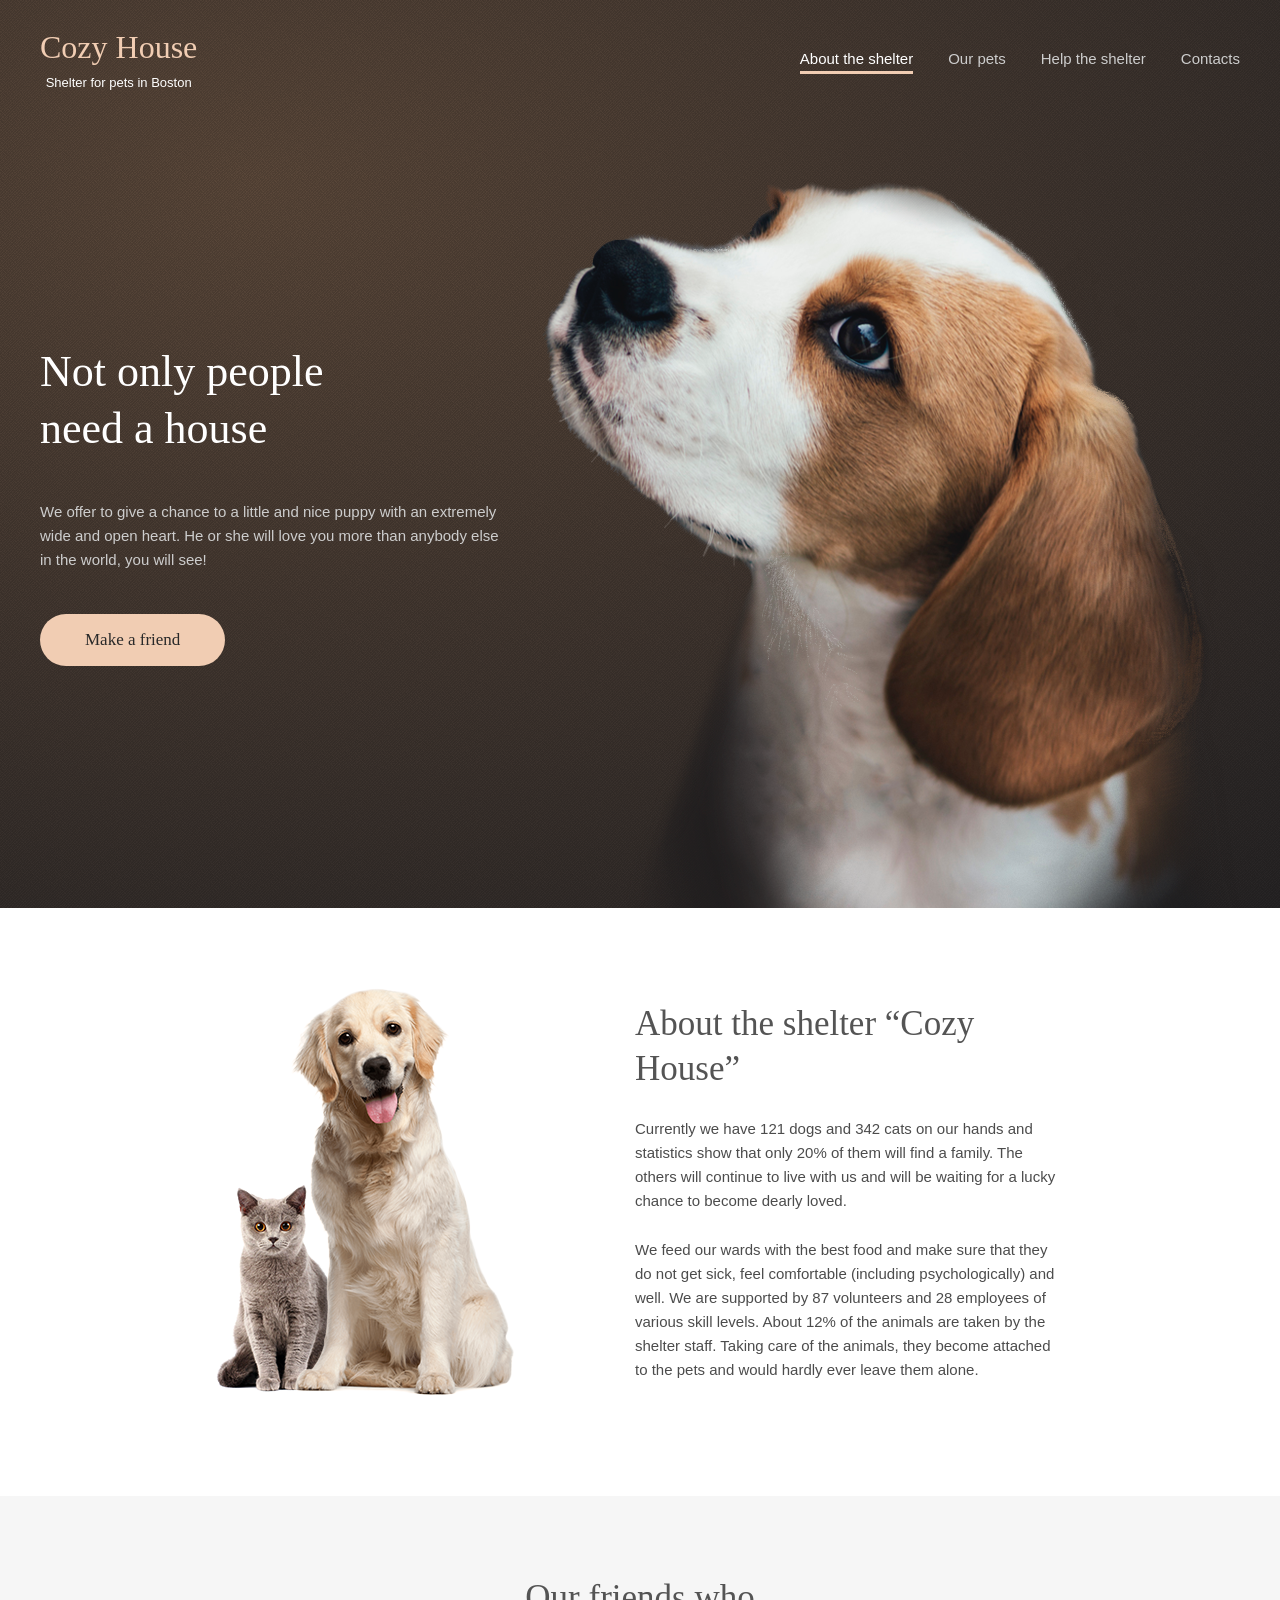
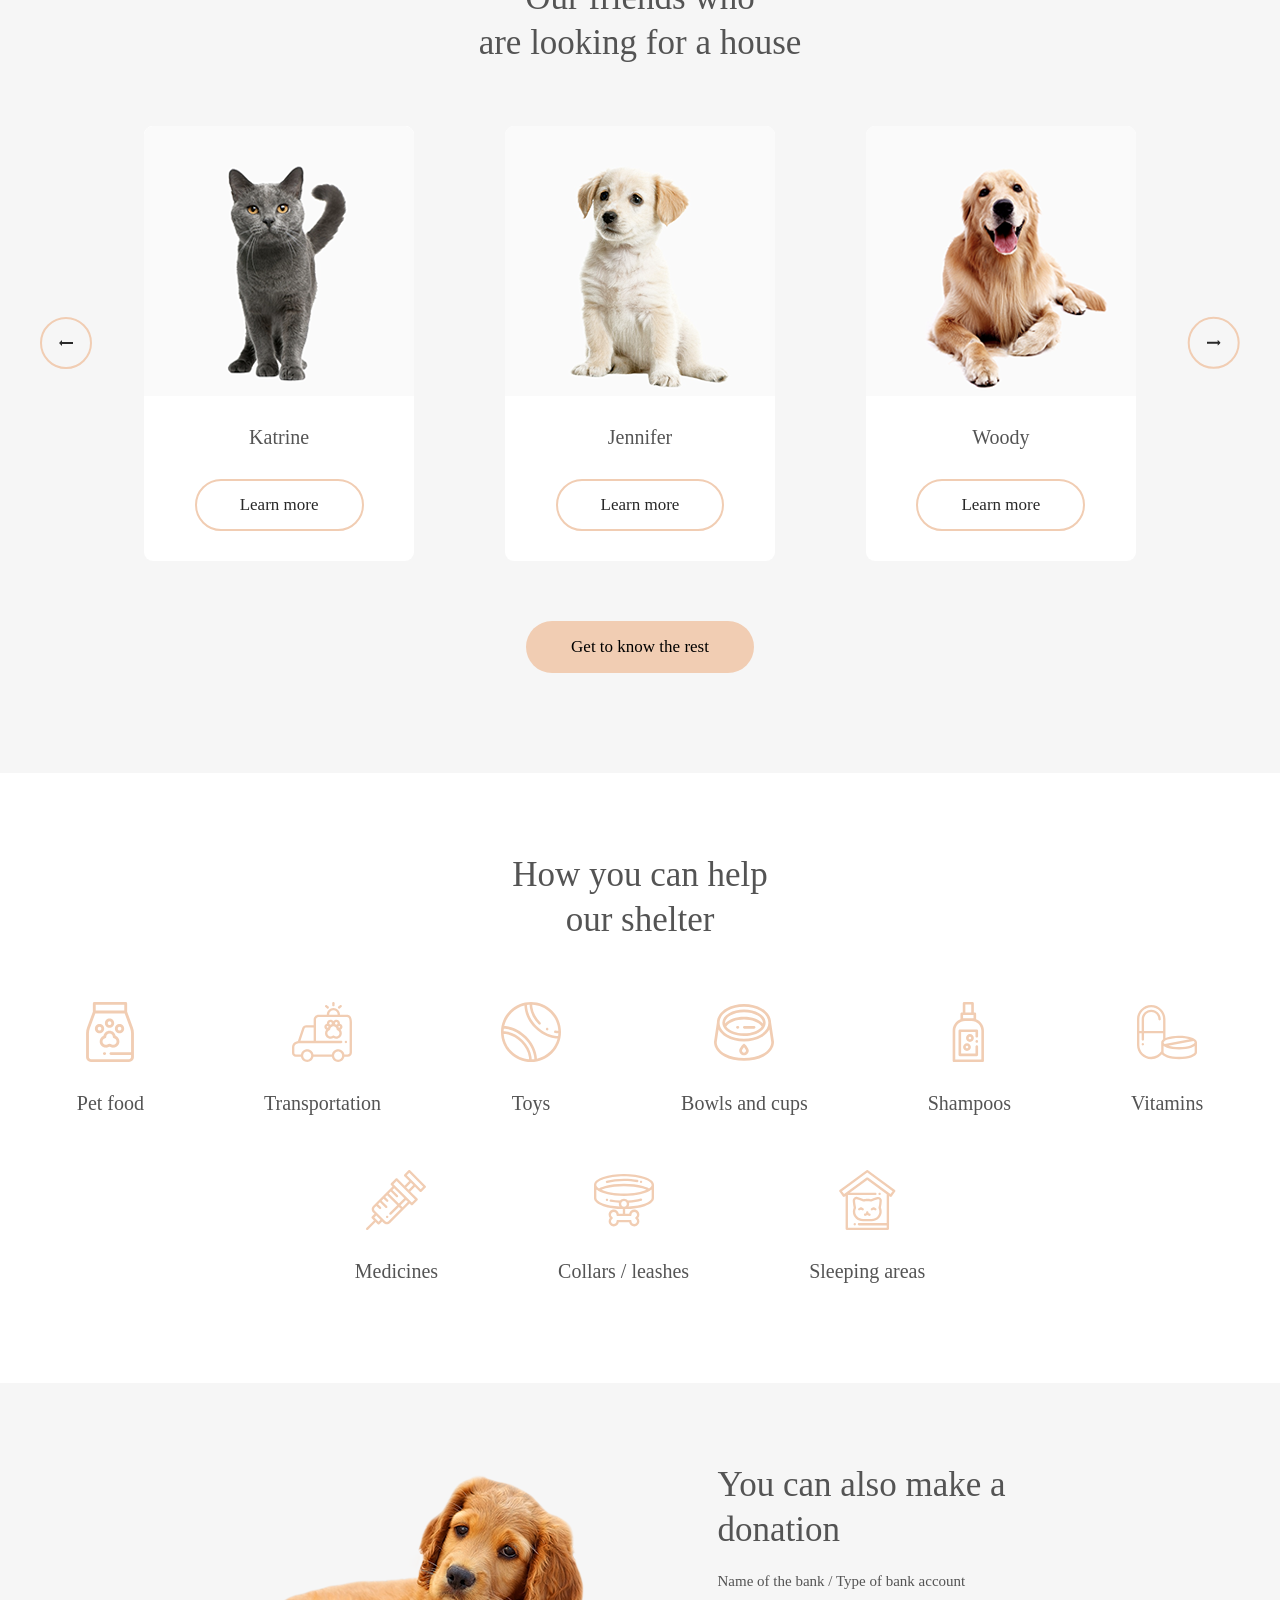
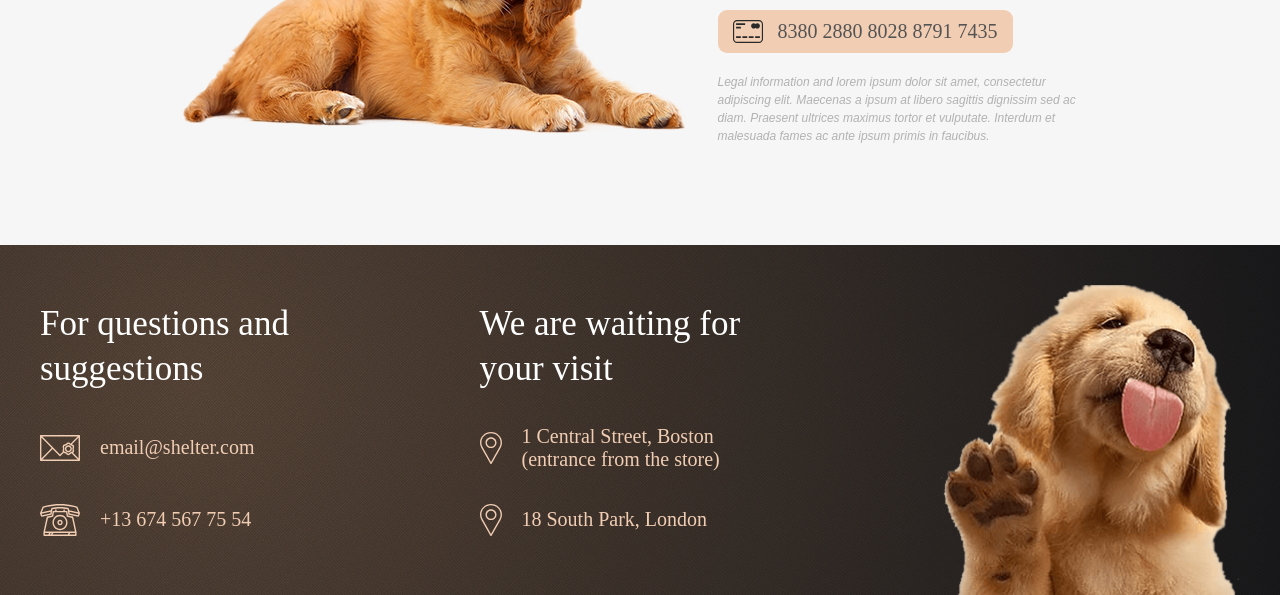
==== shelter/index.html @ a395a9eb "fix: restore temporarily removed HTML code" ====
<!doctype html>
<html lang="en">
  <head>
    <meta charset="UTF-8" />
    <meta name="viewport" content="width=device-width, initial-scale=1.0" />
    <title>Cozy House Main</title>
    <link rel="icon" href="assets/favicon.jpg">
    <link rel="stylesheet" href="reset.css" />
    <link rel="stylesheet" href="styles.css" />
  <body>
    <div class="start-screen">
      <div class="start-screen-wrapper">
        <header id="#header" class="main-header">
          <a class="logo-button" href="">
            <span id="logo-text">Cozy House</span>
            <p class="logo-subtext">Shelter for pets in Boston</p>
          </a>
          <nav>
            <ul class="nav-list">
              <li id="active-link"> <a href="#about">About the shelter</a></li>
              <li> <a href="https://vitny.github.io/ShelterCozyHouse/shelter/pages/pets/pets.html">Our pets</a></li>
              <li> <a href="#help">Help the shelter</a></li>
              <li> <a href="#footer">Contacts</a></li>
            </ul>
            <svg class="burger-menu inactive" width="30" height="22" viewBox="0 0 30 22" fill="none" xmlns="http://www.w3.org/2000/svg">
<line y1="21" x2="30" y2="21" stroke="#F1CDB3" stroke-width="2"/>
<line y1="11" x2="30" y2="11" stroke="#F1CDB3" stroke-width="2"/>
<line y1="1" x2="30" y2="1" stroke="#F1CDB3" stroke-width="2"/>
</svg>

          </nav>
        </header>
        <section id="not-only">
          <div class="start-section-wrapper">
            <div class="start-content">
              <h1>Not only people need a house</h1>
              <p class="start-text">We offer to give a chance to a little and nice puppy with an extremely wide and open heart. He or she will love you more than anybody else in the world, you will see!</p>
              <a id="start-button" class="btn-main" href="#our-friends">Make a friend</a>
            </div>
            <img class="start-img"  src="assets/png/start-screen-puppy.png" alt="photo of a puppy">
          </div>
        </section>
      </div>
    </div>
    <main>
      <section id="about">
        <div class="section-container about-section">
          <img src="assets/png/about-pets.png" alt="dog and cat sitting close to each other">
          <div class="about-content">
            <h2 class="about-header">About the shelter “Cozy House”</h2>
            <p>Currently we have 121 dogs and 342 cats on our hands and statistics show that only 20% of them will find a family. The others will continue to live with us and will be waiting for a lucky chance to become dearly loved.</p>
            <p>We feed our wards with the best food and make sure that they do not get sick, feel comfortable (including psychologically) and well. We are supported by 87 volunteers and 28 employees of various skill levels. About 12% of the animals are taken by the shelter staff. Taking care of the animals, they become attached to the pets and would hardly ever leave them alone.</p>
          </div>
        </div>
      </section>
      <section id="our-friends">
        <div class="section-container our-friends-section">
          <h2 class="our-friends-header">Our friends who <br>are looking for a house</h2>
          <div class="our-friends-content">
            <button class="btn-slider left"><img src="assets/svg/Arrow.svg" alt="arrow icon"></button>
            <div class="pets-cards">
              <div class="card-pet">
                <img class="pet-photo" src="assets/png/pets/pets-katrine.png" alt="photo of a pet">
                <span class="pet-name">Katrine</span>
                <button class="btn-pet">Learn more</button>
              </div>
              <div class="card-pet">
                <img class="pet-photo" src="assets/png/pets/pets-jennifer.png" alt="photo of a pet">
                <span class="pet-name">Jennifer</span>
                <button class="btn-pet">Learn more</button>
              </div>
              <div class="card-pet">
                <img class="pet-photo" src="assets/png/pets/pets-woody.png" alt="photo of a pet">
                <span class="pet-name">Woody</span>
                <button class="btn-pet">Learn more</button>
              </div>
            </div>
            <button class="btn-slider right"><img src="assets/svg/Arrow.svg" alt="arrow icon"></button>
          </div>
          <a class="btn-main pets-button" href="https://vitny.github.io/ShelterCozyHouse/shelter/pages/pets/pets.html">Get to know the rest</a>
        </div>
      </section>
      <section id="help">
        <div class="section-container help-section">
          <h2 class="help-header">How you can help our shelter</h2>
          <div class="help-content">
            <ul class="help-list">
              <li class="help-item">
                <img src="assets/svg/help/icon-pet-food.svg" alt="icon">
                <span class="item-name">Pet food</span>
              </li>
              <li class="help-item">
                <img src="assets/svg/help/icon-transportation.svg" alt="icon">
                <span class="item-name">Transportation</span>
              </li>
              <li class="help-item">
                <img src="assets/svg/help/icon-toys.svg" alt="icon">
                <span class="item-name">Toys</span>
              </li>
              <li class="help-item">
                <img src="assets/svg/help/icon-bowls-and-cups.svg" alt="icon">
                <span class="item-name">Bowls and cups</span>
              </li>
              <li class="help-item">
                <img src="assets/svg/help/icon-shampoos.svg" alt="icon">
                <span class="item-name">Shampoos</span>
              </li>
              <li class="help-item">
                <img src="assets/svg/help/icon-vitamins.svg" alt="icon">
                <span class="item-name">Vitamins</span>
              </li>
              <li class="help-item">
                <img src="assets/svg/help/icon-medicines.svg" alt="icon">
                <span class="item-name">Medicines</span>
              </li>
              <li class="help-item">
                <img src="assets/svg/help/icon-collars-leashes.svg" alt="icon">
                <span class="item-name">Collars / leashes</span>
              </li>
              <li class="help-item">
                <img src="assets/svg/help/icon-sleeping-area.svg" alt="icon">
                <span class="item-name">Sleeping areas</span>
              </li>
            </ul>
          </div>
        </div>
      </section>
      <section id="in-addition">
        <div class="section-container in-addition-section">
          <img src="assets/png/donation-dog.png" alt="photo of a puppy">
          <div class="in-addition-content">
            <h2 class="in-addition-header">You can also make a donation</h2>
            <span class="bank-name">Name of the bank / Type of bank account</span>
            <a href="" class="credit-card-info">
              <img src="assets/svg/credit-card.svg" alt="card-icon">
              <span class="card-number">8380 2880 8028 8791 7435</span>
            </a>
            <p class="legal-info">Legal information and lorem ipsum dolor sit amet, consectetur adipiscing elit. Maecenas a ipsum at libero sagittis dignissim sed ac diam. Praesent ultrices maximus tortor et vulputate. Interdum et malesuada fames ac ante ipsum primis in faucibus.</p>          
          </div>
        </div>
      </section>
    </main>
    <footer id="footer">
      <div class="footer-container">
        <div class="contacts-info">
          <h3 class="footer-header">For questions and suggestions</h3>
          <a class="footer-item" href="mailto:email@shelter.com">
            <img src="assets/png/footer/icon-email.svg" alt="icon">
            <span class="footer-item-text">email@shelter.com</span>
          </a>
          <a class="footer-item" href="tel:+136745677554">
            <img src="assets/png/footer/icon-phone.svg" alt="icon">
            <span class="footer-item-text" >+13 674 567 75 54</span>
          </a>
        </div>
        <div class="adress-info">
          <h3 class="footer-header">We are waiting for your visit</h3>
          <a
            href="https://maps.app.goo.gl/yZmf9bBfKBNTnvrVA"
            target="_blank" 
            class="footer-item">
            <img src="assets/png/footer/icon-marker.svg" alt="icon">
            <span class="footer-item-text">1 Central Street, Boston (entrance from the store)</span>
          </a>
          <a 
            href="https://maps.app.goo.gl/yZmf9bBfKBNTnvrVA"
            target="_blank"
            class="footer-item">
            <img src="assets/png/footer/icon-marker.svg" alt="icon">
            <span class="footer-item-text">18 South Park, London </span>
          </a></div>
        <img src="assets/png/footer-puppy.png" alt="photo of a puppy with tongou out">
      </div>
    </footer>
  </body>
</html>
---- shelter/styles.css ----
* {
  font-family: Arial, Helvetica, sans-serif;
  scroll-behavior: smooth;
}

h1 {
  font-family: Georgia, 'Times New Roman', Times, serif;
  font-size: 44px;
  line-height: 130%;
  max-width: 310px;
}

h2 {
  font-family: Georgia, 'Times New Roman', Times, serif;
  font-size: 35px;
  line-height: 128%;
  letter-spacing: 6%;
  color: var(--color-dark-l);
  text-align: center;
}

.section-container {
  padding: 80px 40px 100px;
  max-width: 1280px;
  margin: auto;
}

/* styles */

:root {
  --color-primary: #f1cdb3;
  --color-primary-light: #fddcc4;

  --color-dark: #cdcdcd;
  --color-dark-3xl: #292929;
  --color-dark-xl: #4c4c4c;
  --color-dark-l: #545454;
  --color-dark-m: #b2b2b2;
  --color-dark-s: #cdcdcd;

  --color-light-xl: #ffffff;
  --color-light-l: #f6f6f6;
  --color-light-s: #fafafa;
}

/* START SCREEN */
.start-screen {
  background:
    url('assets/bg/noise_transparent.png'),
    radial-gradient(ellipse 120% 110% at 20% 20%, #5b483a 0%, #262425 100%);
  background-repeat: repeat;
  background-size: auto;
}

.start-screen-wrapper {
  margin: auto;
  max-width: 1280px;
  padding: 30px 40px 0;

  display: flex;
  flex-direction: column;
  gap: 90px;
  color: var(--color-light-xl);
}

.main-header {
  display: flex;
  align-items: center;
  justify-content: space-between;
}

.logo-button {
  display: flex;
  flex-direction: column;
  align-items: center;
  gap: 10px;
}

#logo-text {
  color: var(--color-primary);
  font-family: Georgia, 'Times New Roman', Times, serif;
  line-height: 110%;
  letter-spacing: 6%;
  font-size: 2rem;
  font-weight: 500;
}

.logo-subtext {
  letter-spacing: 10%;
  font-size: 13px;
  font-weight: 500;
}

.nav-list {
  display: flex;
  gap: 35px;
}
.nav-list > li > a:hover {
  color: var(--color-light-s);
}

.nav-list > li > a {
  line-height: 160%;
  font-size: 15px;
  font-weight: 500;
  color: var(--color-dark);
}

#active-link > a {
  color: var(--color-light-xl);
}

#active-link {
  border-bottom: solid 3px var(--color-primary);
  pointer-events: none;
}

.start-section-wrapper {
  display: flex;
  justify-content: space-between;
}

.start-content {
  margin-top: 163px;
  display: flex;
  flex-direction: column;
  gap: 42px;
  max-width: 460px;
}

.start-text {
  color: var(--color-dark);
  font-size: 15px;
  line-height: 160%;
}

.start-img {
  min-width: 0;
  object-fit: contain;
  min-width: 500px;
}

#start-button {
  color: var(--color-dark-3xl);
}

.burger-menu.inactive {
  display: none;
}

.btn-main {
  display: flex;
  width: fit-content;
  padding: 15px 45px;
  color: var(--color-dark-3xl);
  background-color: var(--color-primary);
  border-radius: 100px;

  font-family: Georgia, 'Times New Roman', Times, serif;
  font-size: 17px;
  line-height: 130%;
  letter-spacing: 6%;

  transition: background-color 0.3s ease;
}

.btn-main:hover {
  background-color: var(--color-primary-light);
}

@media (max-width: 950px) {
  .start-screen-wrapper {
    gap: 60px;
    padding: 30px 30px 0;
  }
  .start-section-wrapper {
    flex-direction: column;
    align-items: center;
    gap: 100px;
  }

  .start-img {
    width: 569px;
    min-width: 0px;

    align-self: self-end;
  }

  .start-content {
    margin-top: 0;
  }

  #start-button {
    align-self: center;
  }
}

@media (max-width: 767px) {
  .nav-list {
    display: none;
  }

  .burger-menu.inactive {
    display: block;
    cursor: pointer;
  }
}

@media (max-width: 420px) {
  .main-header {
    padding: 0 10px;
  }

  .start-screen-wrapper {
    padding: 30px 10px 0;
  }

  .start-content {
    width: 300px;
    align-items: center;
  }

  .start-section-wrapper {
    gap: 105px;
  }

  .start-text {
    text-align: center;
  }

  .start-content > h1 {
    text-align: center;
    font-size: 25px;
    line-height: 130%;
    letter-spacing: 6%;
    max-width: 210px;
  }

  .start-img {
    width: 260px;
  }
}

/* ABOUT */

.about-header {
  max-width: 370px;
  text-align: left;
}
.about-section {
  display: flex;
  justify-content: center;
  align-items: center;
  gap: 120px;
}

.about-content {
  max-width: 430px;
  display: flex;
  flex-direction: column;
  gap: 25px;
}

.about-content > p {
  font-size: 15px;
  line-height: 160%;
  color: var(--color-dark-xl);
}

/* OUR FRIENDS */
#our-friends {
  background-color: var(--color-light-l);
}

.our-friends-section {
  display: flex;
  flex-direction: column;
  gap: 60px;
  align-items: center;
}

.our-friends-header {
  max-width: 400px;
}

.our-friends-content {
  width: 100%;
  display: flex;
  justify-content: space-between;
  align-items: center;
}

.btn-slider {
  display: flex;
  justify-content: center;
  align-items: center;
  padding: 21px 17px;
  border: solid 2px var(--color-primary);
  border-radius: 100px;
  transition:
    background-color 0.3s ease,
    border-color 0.3s ease;
}

.btn-slider:hover {
  background-color: var(--color-primary-light);
  border-color: var(--color-primary-light);
}

.btn-slider > img {
  width: 15px;
}

.btn-slider.right {
  transform: rotate(180deg);
}

.pets-cards {
  width: 100%;
  display: flex;
  align-items: center;
  justify-content: space-around;
  padding: 0 7px;
}

.card-pet {
  width: 270px;
  height: 435px;
  display: flex;
  flex-direction: column;
  align-items: center;
  gap: 30px;
  background-color: var(--color-light-xl);
  border-radius: 9px;
}

.pet-name {
  font-family: Georgia, 'Times New Roman', Times, serif;
  font-size: 20px;
  letter-spacing: 6%;
  color: var(--color-dark-l);
}

.btn-pet {
  display: flex;
  justify-content: center;
  align-items: center;
  padding: 13px 43px;

  font-family: Georgia, 'Times New Roman', Times, serif;

  font-size: 17px;
  line-height: 130%;
  letter-spacing: 6%;
  color: var(--color-dark-3xl);

  border: solid 2px var(--color-primary);
  border-radius: 100px;
  transition:
    background-color 0.3s ease,
    border-color 0.3s ease;
}

.card-pet {
  cursor: pointer;
}

.card-pet:hover .btn-pet {
  background-color: var(--color-primary-light);
  border-color: var(--color-primary-light);
}

/* HELP */
.help-section {
  display: flex;
  flex-direction: column;
  align-items: center;
  gap: 60px;
}

.help-header {
  max-width: 310px;
}

.help-list {
  display: flex;
  flex-wrap: wrap;
  justify-content: center;
  column-gap: 120px;
  row-gap: 55px;
}

.help-item {
  display: flex;
  flex-direction: column;
  align-items: center;
  gap: 30px;
}

.item-name {
  color: var(--color-dark-l);
  font-family: Georgia, 'Times New Roman', Times, serif;
  font-size: 20px;
  line-height: 115%;
  letter-spacing: 6%;
}

/* IN ADDITION */
#in-addition {
  background-color: var(--color-light-l);
}

.in-addition-section > img {
  max-height: 261px;
}

.in-addition-section {
  display: flex;
  justify-content: center;
  align-items: center;
  gap: 30px;
}

.in-addition-content {
  display: flex;
  flex-direction: column;
  gap: 20px;
  max-width: 380px;
}

.in-addition-header {
  text-align: start;
  max-width: 300px;
}

.bank-name {
  font-family: Georgia, 'Times New Roman', Times, serif;
  font-size: 15px;
  line-height: 110%;
  letter-spacing: 6%;
  color: var(--color-dark-l);
}

.credit-card-info {
  display: flex;
  align-items: center;
  gap: 15px;
  padding: 10px 15px;
  background-color: var(--color-primary);
  width: fit-content;
  border-radius: 9px;
  transition: background-color 0.3s ease;
}

.credit-card-info:hover {
  background-color: var(--color-primary-light);
}

.card-number {
  font-family: Georgia, 'Times New Roman', Times, serif;
  font-size: 20px;
  line-height: 115%;
  letter-spacing: 6%;
  color: var(--color-dark-l);
}

.legal-info {
  font-size: 12px;
  line-height: 18px;
  font-style: italic;
  color: var(--color-dark-m);
  width: 100%;
}

/* FOOTER */
#footer {
  background:
    url('assets/bg/noise_transparent.png'),
    radial-gradient(circle at 15% 40%, #5b483a 0%, #1a1a1c 100%);
  background-repeat: repeat;
  background-size: auto;
}

.footer-container {
  max-width: 1280px;
  margin: auto;
  padding: 40px 40px 0;
  display: flex;
  justify-content: space-between;
}

.adress-info {
  max-width: 300px;
  margin-top: 16px;
  display: flex;
  flex-direction: column;
  gap: 33px;
}
.contacts-info {
  max-width: 279px;
  margin-top: 16px;
  display: flex;
  flex-direction: column;
  gap: 40px;
}

.footer-header {
  color: var(--color-light-xl);
  text-align: left;

  font-family: Georgia, 'Times New Roman', Times, serif;
  font-size: 35px;
  line-height: 130%;
  letter-spacing: 6%;
}

.footer-item {
  display: flex;
  gap: 20px;
  align-items: center;
}

.footer-item-text {
  color: var(--color-primary);

  font-family: Georgia, 'Times New Roman', Times, serif;
  font-size: 20px;
  line-height: 115%;
  letter-spacing: 6%;
}
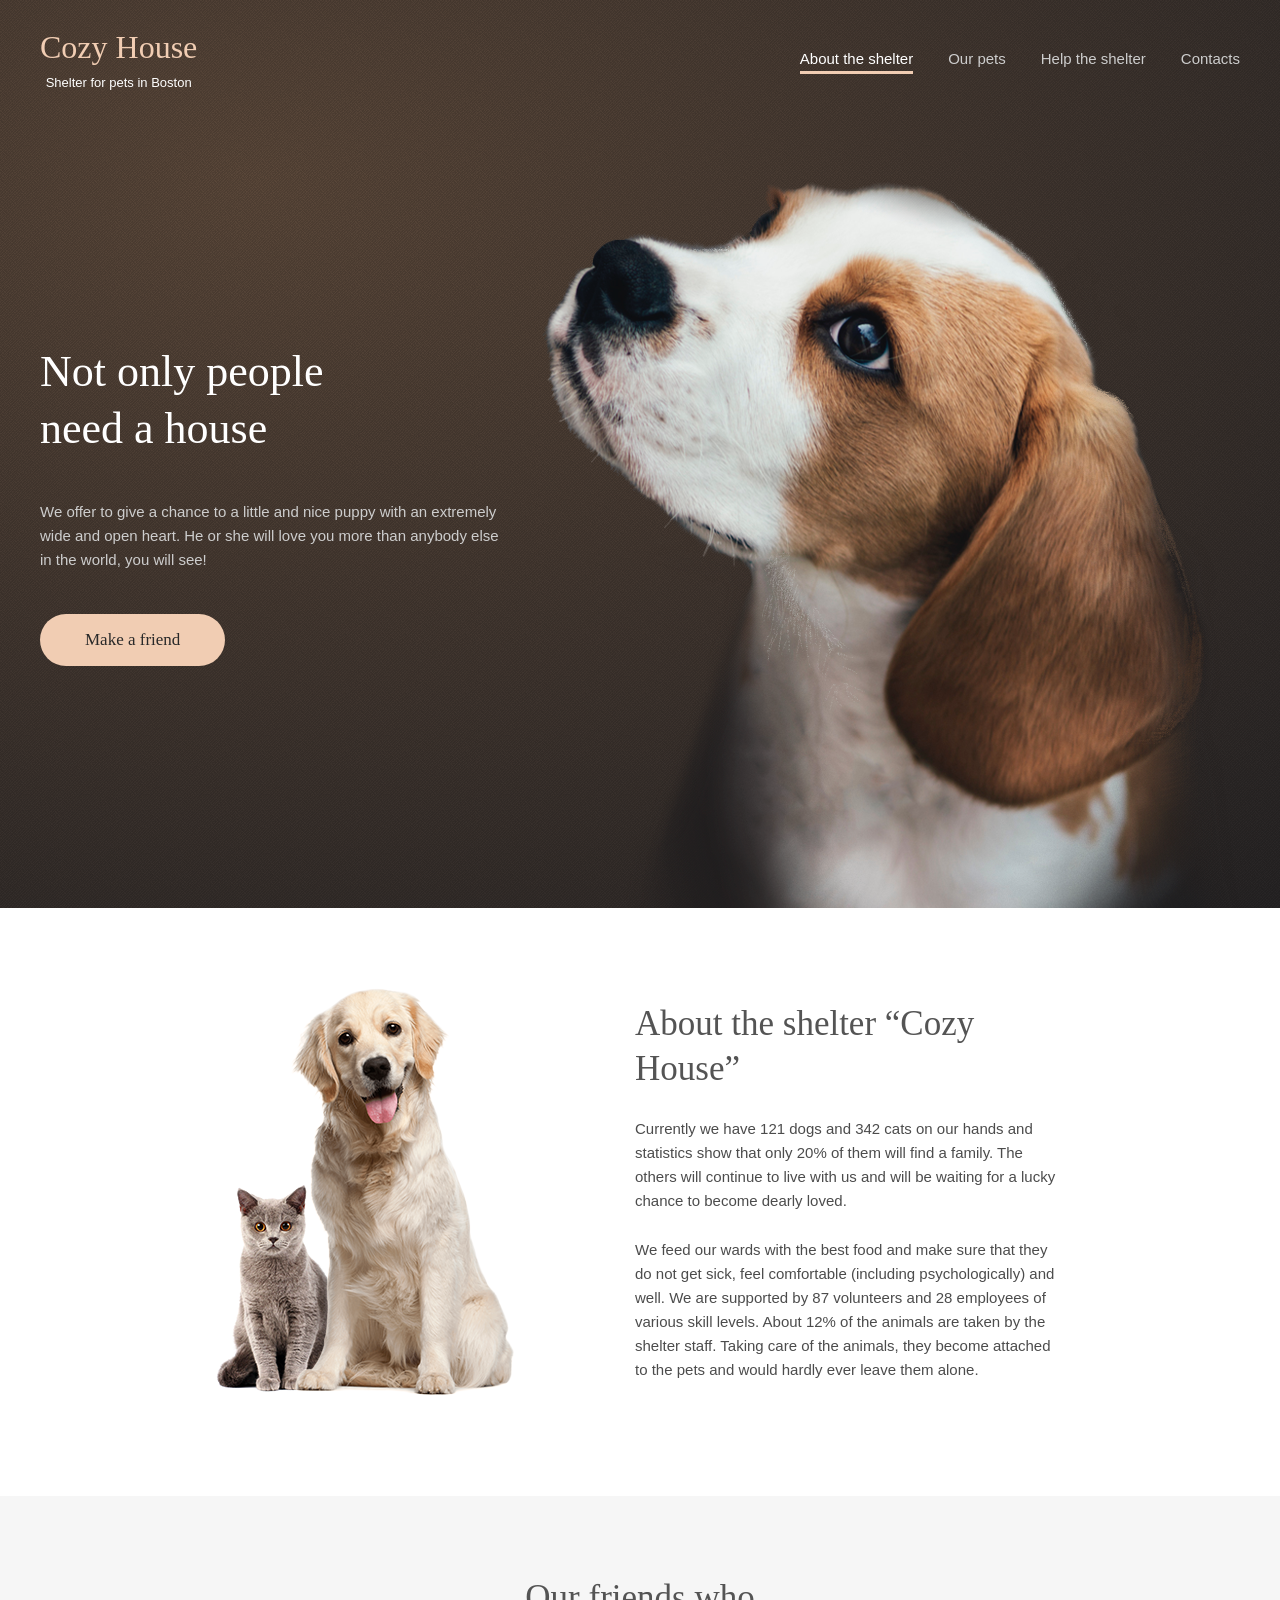
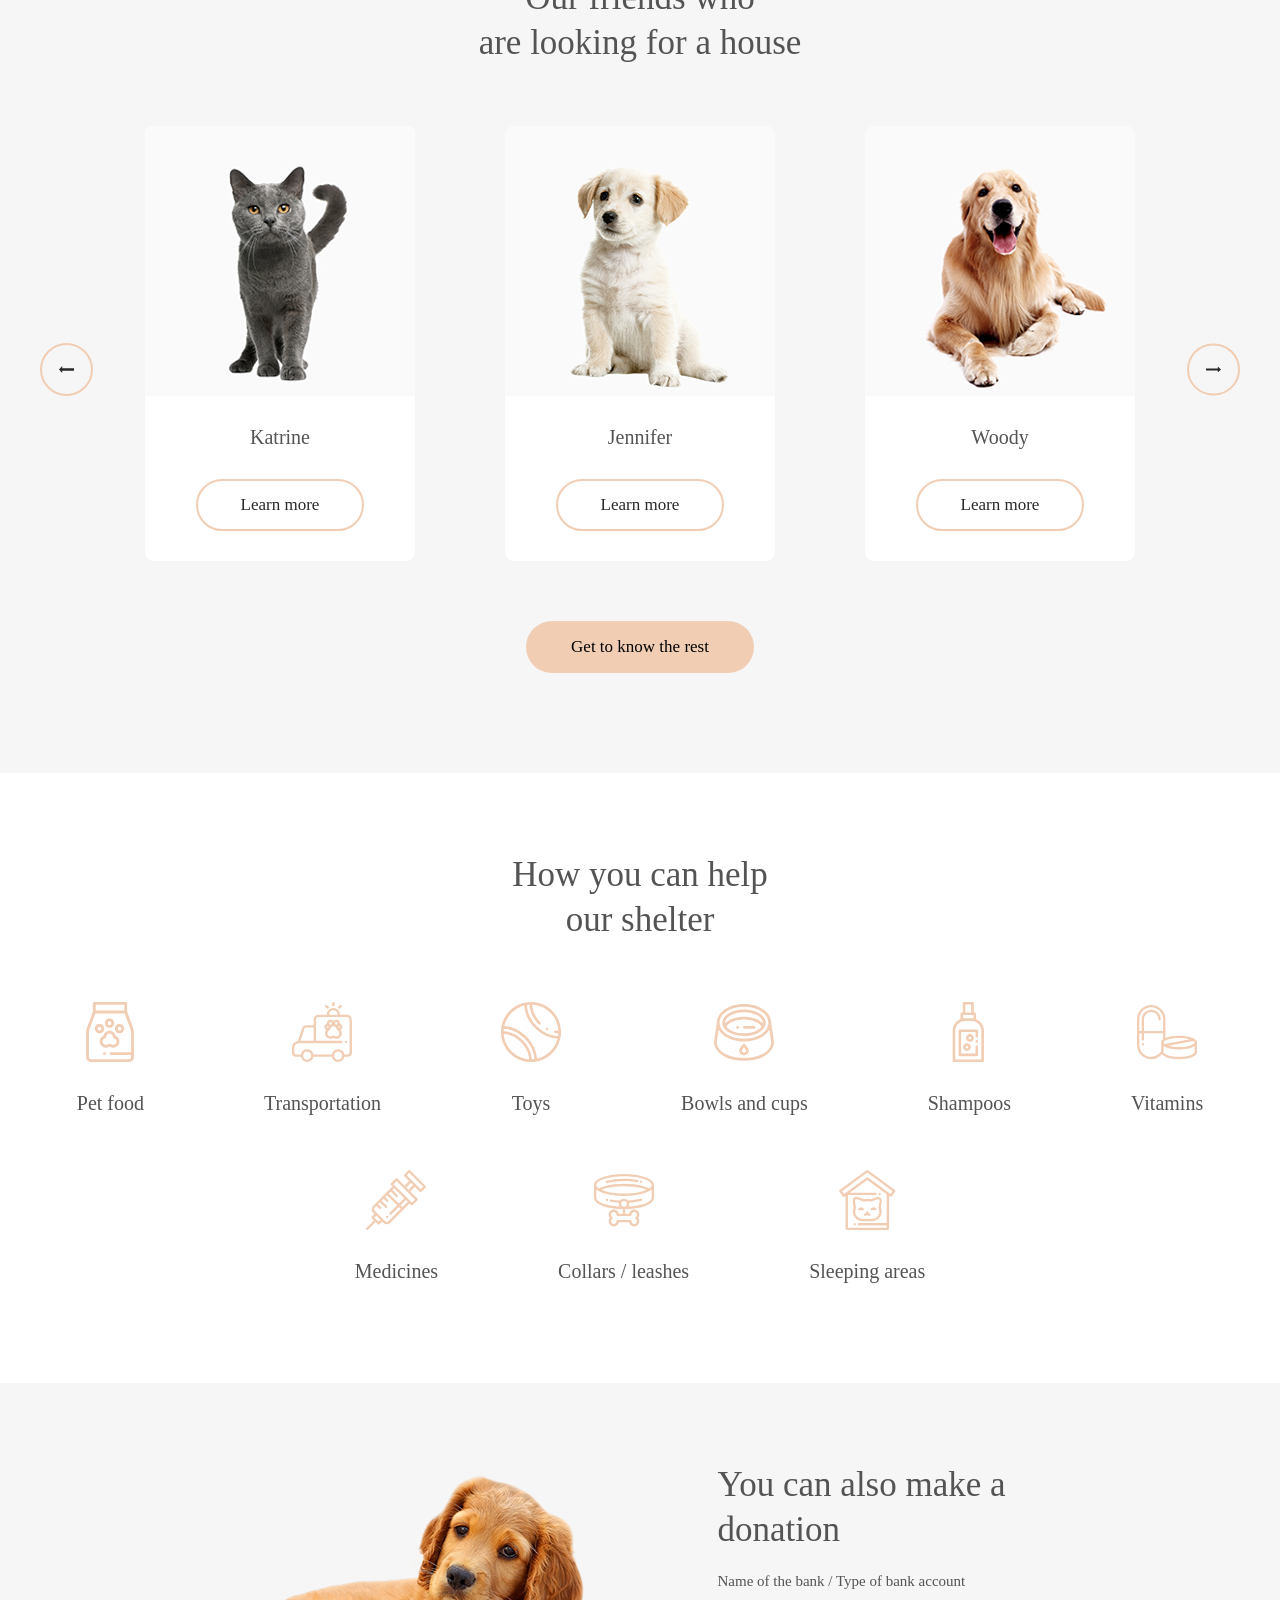
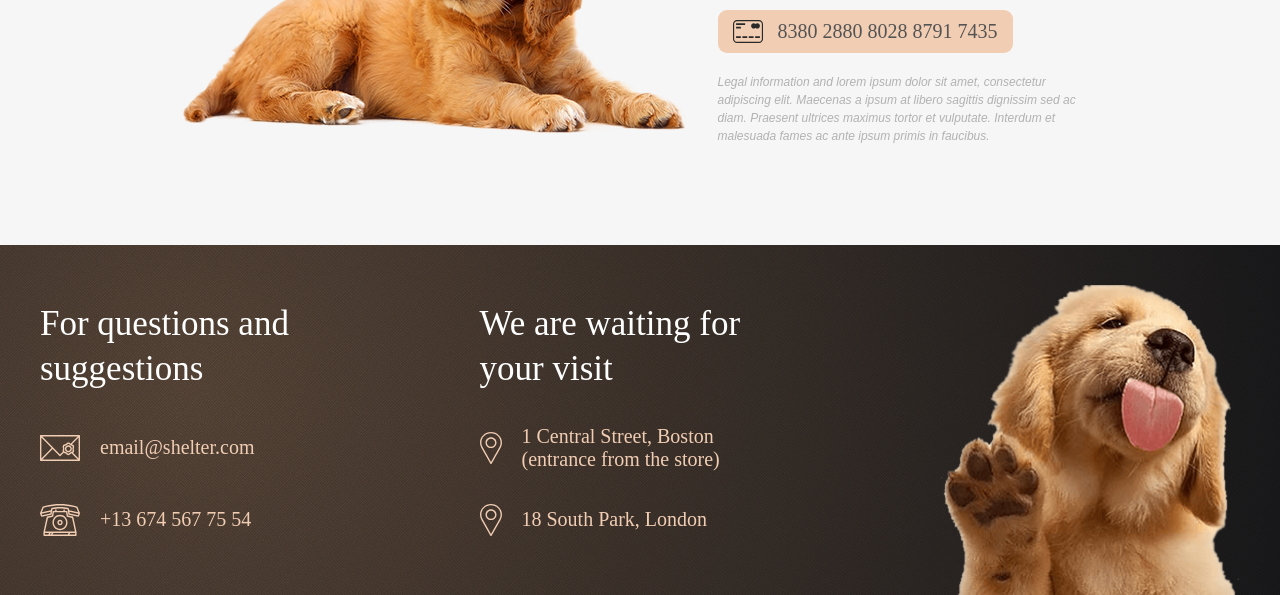
==== commit 29586153: "fix: our friends buttons layout" ====
--- a/shelter/index.html
+++ b/shelter/index.html
@@ -4,173 +4,273 @@
     <meta charset="UTF-8" />
     <meta name="viewport" content="width=device-width, initial-scale=1.0" />
     <title>Cozy House Main</title>
-    <link rel="icon" href="assets/favicon.jpg">
+    <link rel="icon" href="assets/favicon.jpg" />
     <link rel="stylesheet" href="reset.css" />
     <link rel="stylesheet" href="styles.css" />
-  <body>
-    <div class="start-screen">
-      <div class="start-screen-wrapper">
-        <header id="#header" class="main-header">
-          <a class="logo-button" href="">
-            <span id="logo-text">Cozy House</span>
-            <p class="logo-subtext">Shelter for pets in Boston</p>
-          </a>
-          <nav>
-            <ul class="nav-list">
-              <li id="active-link"> <a href="#about">About the shelter</a></li>
-              <li> <a href="https://vitny.github.io/ShelterCozyHouse/shelter/pages/pets/pets.html">Our pets</a></li>
-              <li> <a href="#help">Help the shelter</a></li>
-              <li> <a href="#footer">Contacts</a></li>
-            </ul>
-            <svg class="burger-menu inactive" width="30" height="22" viewBox="0 0 30 22" fill="none" xmlns="http://www.w3.org/2000/svg">
-<line y1="21" x2="30" y2="21" stroke="#F1CDB3" stroke-width="2"/>
-<line y1="11" x2="30" y2="11" stroke="#F1CDB3" stroke-width="2"/>
-<line y1="1" x2="30" y2="1" stroke="#F1CDB3" stroke-width="2"/>
-</svg>
-
-          </nav>
-        </header>
-        <section id="not-only">
-          <div class="start-section-wrapper">
-            <div class="start-content">
-              <h1>Not only people need a house</h1>
-              <p class="start-text">We offer to give a chance to a little and nice puppy with an extremely wide and open heart. He or she will love you more than anybody else in the world, you will see!</p>
-              <a id="start-button" class="btn-main" href="#our-friends">Make a friend</a>
-            </div>
-            <img class="start-img"  src="assets/png/start-screen-puppy.png" alt="photo of a puppy">
-          </div>
-        </section>
+    <body>
+      <div class="start-screen">
+        <div class="start-screen-wrapper">
+          <header id="#header" class="main-header">
+            <a class="logo-button" href="">
+              <span id="logo-text">Cozy House</span>
+              <p class="logo-subtext">Shelter for pets in Boston</p>
+            </a>
+            <nav>
+              <ul class="nav-list">
+                <li id="active-link"><a href="#about">About the shelter</a></li>
+                <li>
+                  <a
+                    href="https://vitny.github.io/ShelterCozyHouse/shelter/pages/pets/pets.html"
+                    >Our pets</a
+                  >
+                </li>
+                <li><a href="#help">Help the shelter</a></li>
+                <li><a href="#footer">Contacts</a></li>
+              </ul>
+              <svg
+                class="burger-menu inactive"
+                width="30"
+                height="22"
+                viewBox="0 0 30 22"
+                fill="none"
+                xmlns="http://www.w3.org/2000/svg"
+              >
+                <line
+                  y1="21"
+                  x2="30"
+                  y2="21"
+                  stroke="#F1CDB3"
+                  stroke-width="2"
+                />
+                <line
+                  y1="11"
+                  x2="30"
+                  y2="11"
+                  stroke="#F1CDB3"
+                  stroke-width="2"
+                />
+                <line y1="1" x2="30" y2="1" stroke="#F1CDB3" stroke-width="2" />
+              </svg>
+            </nav>
+          </header>
+          <section id="not-only">
+            <div class="start-section-wrapper">
+              <div class="start-content">
+                <h1>Not only people need a house</h1>
+                <p class="start-text">
+                  We offer to give a chance to a little and nice puppy with an
+                  extremely wide and open heart. He or she will love you more
+                  than anybody else in the world, you will see!
+                </p>
+                <a id="start-button" class="btn-main" href="#our-friends"
+                  >Make a friend</a
+                >
+              </div>
+              <img
+                class="start-img"
+                src="assets/png/start-screen-puppy.png"
+                alt="photo of a puppy"
+              />
+            </div>
+          </section>
+        </div>
       </div>
-    </div>
-    <main>
-      <section id="about">
-        <div class="section-container about-section">
-          <img src="assets/png/about-pets.png" alt="dog and cat sitting close to each other">
-          <div class="about-content">
-            <h2 class="about-header">About the shelter “Cozy House”</h2>
-            <p>Currently we have 121 dogs and 342 cats on our hands and statistics show that only 20% of them will find a family. The others will continue to live with us and will be waiting for a lucky chance to become dearly loved.</p>
-            <p>We feed our wards with the best food and make sure that they do not get sick, feel comfortable (including psychologically) and well. We are supported by 87 volunteers and 28 employees of various skill levels. About 12% of the animals are taken by the shelter staff. Taking care of the animals, they become attached to the pets and would hardly ever leave them alone.</p>
-          </div>
+      <main>
+        <section id="about">
+          <div class="section-container about-section">
+            <img
+              src="assets/png/about-pets.png"
+              alt="dog and cat sitting close to each other"
+            />
+            <div class="about-content">
+              <h2 class="about-header">About the shelter “Cozy House”</h2>
+              <p>
+                Currently we have 121 dogs and 342 cats on our hands and
+                statistics show that only 20% of them will find a family. The
+                others will continue to live with us and will be waiting for a
+                lucky chance to become dearly loved.
+              </p>
+              <p>
+                We feed our wards with the best food and make sure that they do
+                not get sick, feel comfortable (including psychologically) and
+                well. We are supported by 87 volunteers and 28 employees of
+                various skill levels. About 12% of the animals are taken by the
+                shelter staff. Taking care of the animals, they become attached
+                to the pets and would hardly ever leave them alone.
+              </p>
+            </div>
+          </div>
+        </section>
+        <section id="our-friends">
+          <div class="section-container our-friends-section">
+            <h2 class="our-friends-header">
+              Our friends who <br />are looking for a house
+            </h2>
+            <div class="our-friends-content">
+              <div class="pets-cards">
+                <div class="card-pet">
+                  <img
+                    class="pet-photo"
+                    src="assets/png/pets/pets-katrine.png"
+                    alt="photo of a pet"
+                  />
+                  <span class="pet-name">Katrine</span>
+                  <button class="btn-pet">Learn more</button>
+                </div>
+                <div class="card-pet">
+                  <img
+                    class="pet-photo"
+                    src="assets/png/pets/pets-jennifer.png"
+                    alt="photo of a pet"
+                  />
+                  <span class="pet-name">Jennifer</span>
+                  <button class="btn-pet">Learn more</button>
+                </div>
+                <div class="card-pet">
+                  <img
+                    class="pet-photo"
+                    src="assets/png/pets/pets-woody.png"
+                    alt="photo of a pet"
+                  />
+                  <span class="pet-name">Woody</span>
+                  <button class="btn-pet">Learn more</button>
+                </div>
+              </div>
+              <div class="our-friends-buttons">
+                <button class="btn-slider left">
+                  <img src="assets/svg/Arrow.svg" alt="arrow icon" />
+                </button>
+                <button class="btn-slider right">
+                  <img src="assets/svg/Arrow.svg" alt="arrow icon" />
+                </button>
+              </div>
+            </div>
+            <a
+              class="btn-main pets-button"
+              href="https://vitny.github.io/ShelterCozyHouse/shelter/pages/pets/pets.html"
+              >Get to know the rest</a
+            >
+          </div>
+        </section>
+        <section id="help">
+          <div class="section-container help-section">
+            <h2 class="help-header">How you can help our shelter</h2>
+            <div class="help-content">
+              <ul class="help-list">
+                <li class="help-item">
+                  <img src="assets/svg/help/icon-pet-food.svg" alt="icon" />
+                  <span class="item-name">Pet food</span>
+                </li>
+                <li class="help-item">
+                  <img
+                    src="assets/svg/help/icon-transportation.svg"
+                    alt="icon"
+                  />
+                  <span class="item-name">Transportation</span>
+                </li>
+                <li class="help-item">
+                  <img src="assets/svg/help/icon-toys.svg" alt="icon" />
+                  <span class="item-name">Toys</span>
+                </li>
+                <li class="help-item">
+                  <img
+                    src="assets/svg/help/icon-bowls-and-cups.svg"
+                    alt="icon"
+                  />
+                  <span class="item-name">Bowls and cups</span>
+                </li>
+                <li class="help-item">
+                  <img src="assets/svg/help/icon-shampoos.svg" alt="icon" />
+                  <span class="item-name">Shampoos</span>
+                </li>
+                <li class="help-item">
+                  <img src="assets/svg/help/icon-vitamins.svg" alt="icon" />
+                  <span class="item-name">Vitamins</span>
+                </li>
+                <li class="help-item">
+                  <img src="assets/svg/help/icon-medicines.svg" alt="icon" />
+                  <span class="item-name">Medicines</span>
+                </li>
+                <li class="help-item">
+                  <img
+                    src="assets/svg/help/icon-collars-leashes.svg"
+                    alt="icon"
+                  />
+                  <span class="item-name">Collars / leashes</span>
+                </li>
+                <li class="help-item">
+                  <img
+                    src="assets/svg/help/icon-sleeping-area.svg"
+                    alt="icon"
+                  />
+                  <span class="item-name">Sleeping areas</span>
+                </li>
+              </ul>
+            </div>
+          </div>
+        </section>
+        <section id="in-addition">
+          <div class="section-container in-addition-section">
+            <img src="assets/png/donation-dog.png" alt="photo of a puppy" />
+            <div class="in-addition-content">
+              <h2 class="in-addition-header">You can also make a donation</h2>
+              <span class="bank-name"
+                >Name of the bank / Type of bank account</span
+              >
+              <a href="" class="credit-card-info">
+                <img src="assets/svg/credit-card.svg" alt="card-icon" />
+                <span class="card-number">8380 2880 8028 8791 7435</span>
+              </a>
+              <p class="legal-info">
+                Legal information and lorem ipsum dolor sit amet, consectetur
+                adipiscing elit. Maecenas a ipsum at libero sagittis dignissim
+                sed ac diam. Praesent ultrices maximus tortor et vulputate.
+                Interdum et malesuada fames ac ante ipsum primis in faucibus.
+              </p>
+            </div>
+          </div>
+        </section>
+      </main>
+      <footer id="footer">
+        <div class="footer-container">
+          <div class="contacts-info">
+            <h3 class="footer-header">For questions and suggestions</h3>
+            <a class="footer-item" href="mailto:email@shelter.com">
+              <img src="assets/png/footer/icon-email.svg" alt="icon" />
+              <span class="footer-item-text">email@shelter.com</span>
+            </a>
+            <a class="footer-item" href="tel:+136745677554">
+              <img src="assets/png/footer/icon-phone.svg" alt="icon" />
+              <span class="footer-item-text">+13 674 567 75 54</span>
+            </a>
+          </div>
+          <div class="adress-info">
+            <h3 class="footer-header">We are waiting for your visit</h3>
+            <a
+              href="https://maps.app.goo.gl/yZmf9bBfKBNTnvrVA"
+              target="_blank"
+              class="footer-item"
+            >
+              <img src="assets/png/footer/icon-marker.svg" alt="icon" />
+              <span class="footer-item-text"
+                >1 Central Street, Boston (entrance from the store)</span
+              >
+            </a>
+            <a
+              href="https://maps.app.goo.gl/yZmf9bBfKBNTnvrVA"
+              target="_blank"
+              class="footer-item"
+            >
+              <img src="assets/png/footer/icon-marker.svg" alt="icon" />
+              <span class="footer-item-text">18 South Park, London </span>
+            </a>
+          </div>
+          <img
+            src="assets/png/footer-puppy.png"
+            alt="photo of a puppy with tongou out"
+          />
         </div>
-      </section>
-      <section id="our-friends">
-        <div class="section-container our-friends-section">
-          <h2 class="our-friends-header">Our friends who <br>are looking for a house</h2>
-          <div class="our-friends-content">
-            <button class="btn-slider left"><img src="assets/svg/Arrow.svg" alt="arrow icon"></button>
-            <div class="pets-cards">
-              <div class="card-pet">
-                <img class="pet-photo" src="assets/png/pets/pets-katrine.png" alt="photo of a pet">
-                <span class="pet-name">Katrine</span>
-                <button class="btn-pet">Learn more</button>
-              </div>
-              <div class="card-pet">
-                <img class="pet-photo" src="assets/png/pets/pets-jennifer.png" alt="photo of a pet">
-                <span class="pet-name">Jennifer</span>
-                <button class="btn-pet">Learn more</button>
-              </div>
-              <div class="card-pet">
-                <img class="pet-photo" src="assets/png/pets/pets-woody.png" alt="photo of a pet">
-                <span class="pet-name">Woody</span>
-                <button class="btn-pet">Learn more</button>
-              </div>
-            </div>
-            <button class="btn-slider right"><img src="assets/svg/Arrow.svg" alt="arrow icon"></button>
-          </div>
-          <a class="btn-main pets-button" href="https://vitny.github.io/ShelterCozyHouse/shelter/pages/pets/pets.html">Get to know the rest</a>
-        </div>
-      </section>
-      <section id="help">
-        <div class="section-container help-section">
-          <h2 class="help-header">How you can help our shelter</h2>
-          <div class="help-content">
-            <ul class="help-list">
-              <li class="help-item">
-                <img src="assets/svg/help/icon-pet-food.svg" alt="icon">
-                <span class="item-name">Pet food</span>
-              </li>
-              <li class="help-item">
-                <img src="assets/svg/help/icon-transportation.svg" alt="icon">
-                <span class="item-name">Transportation</span>
-              </li>
-              <li class="help-item">
-                <img src="assets/svg/help/icon-toys.svg" alt="icon">
-                <span class="item-name">Toys</span>
-              </li>
-              <li class="help-item">
-                <img src="assets/svg/help/icon-bowls-and-cups.svg" alt="icon">
-                <span class="item-name">Bowls and cups</span>
-              </li>
-              <li class="help-item">
-                <img src="assets/svg/help/icon-shampoos.svg" alt="icon">
-                <span class="item-name">Shampoos</span>
-              </li>
-              <li class="help-item">
-                <img src="assets/svg/help/icon-vitamins.svg" alt="icon">
-                <span class="item-name">Vitamins</span>
-              </li>
-              <li class="help-item">
-                <img src="assets/svg/help/icon-medicines.svg" alt="icon">
-                <span class="item-name">Medicines</span>
-              </li>
-              <li class="help-item">
-                <img src="assets/svg/help/icon-collars-leashes.svg" alt="icon">
-                <span class="item-name">Collars / leashes</span>
-              </li>
-              <li class="help-item">
-                <img src="assets/svg/help/icon-sleeping-area.svg" alt="icon">
-                <span class="item-name">Sleeping areas</span>
-              </li>
-            </ul>
-          </div>
-        </div>
-      </section>
-      <section id="in-addition">
-        <div class="section-container in-addition-section">
-          <img src="assets/png/donation-dog.png" alt="photo of a puppy">
-          <div class="in-addition-content">
-            <h2 class="in-addition-header">You can also make a donation</h2>
-            <span class="bank-name">Name of the bank / Type of bank account</span>
-            <a href="" class="credit-card-info">
-              <img src="assets/svg/credit-card.svg" alt="card-icon">
-              <span class="card-number">8380 2880 8028 8791 7435</span>
-            </a>
-            <p class="legal-info">Legal information and lorem ipsum dolor sit amet, consectetur adipiscing elit. Maecenas a ipsum at libero sagittis dignissim sed ac diam. Praesent ultrices maximus tortor et vulputate. Interdum et malesuada fames ac ante ipsum primis in faucibus.</p>          
-          </div>
-        </div>
-      </section>
-    </main>
-    <footer id="footer">
-      <div class="footer-container">
-        <div class="contacts-info">
-          <h3 class="footer-header">For questions and suggestions</h3>
-          <a class="footer-item" href="mailto:email@shelter.com">
-            <img src="assets/png/footer/icon-email.svg" alt="icon">
-            <span class="footer-item-text">email@shelter.com</span>
-          </a>
-          <a class="footer-item" href="tel:+136745677554">
-            <img src="assets/png/footer/icon-phone.svg" alt="icon">
-            <span class="footer-item-text" >+13 674 567 75 54</span>
-          </a>
-        </div>
-        <div class="adress-info">
-          <h3 class="footer-header">We are waiting for your visit</h3>
-          <a
-            href="https://maps.app.goo.gl/yZmf9bBfKBNTnvrVA"
-            target="_blank" 
-            class="footer-item">
-            <img src="assets/png/footer/icon-marker.svg" alt="icon">
-            <span class="footer-item-text">1 Central Street, Boston (entrance from the store)</span>
-          </a>
-          <a 
-            href="https://maps.app.goo.gl/yZmf9bBfKBNTnvrVA"
-            target="_blank"
-            class="footer-item">
-            <img src="assets/png/footer/icon-marker.svg" alt="icon">
-            <span class="footer-item-text">18 South Park, London </span>
-          </a></div>
-        <img src="assets/png/footer-puppy.png" alt="photo of a puppy with tongou out">
-      </div>
-    </footer>
-  </body>
+      </footer>
+    </body>
+  </head>
 </html>
--- a/shelter/styles.css
+++ b/shelter/styles.css
@@ -267,6 +267,46 @@
   color: var(--color-dark-xl);
 }
 
+@media (max-width: 850px) {
+  .about-section {
+    flex-direction: column-reverse;
+    gap: 80px;
+  }
+}
+
+@media (max-width: 400px) {
+  .about-section > img {
+    width: 260px;
+  }
+
+  .about-section {
+    gap: 42px;
+  }
+  .h2 {
+    font-size: 25px;
+  }
+
+  .about-header {
+    font-size: 25px;
+    text-align: center;
+    max-width: 230px;
+  }
+
+  .about-content {
+    align-items: center;
+    padding: 0 15px;
+    gap: 23px;
+  }
+
+  .about-content > p {
+    text-align: justify;
+  }
+
+  .section-container {
+    padding: 42px 10px;
+  }
+}
+
 /* OUR FRIENDS */
 #our-friends {
   background-color: var(--color-light-l);
@@ -285,9 +325,10 @@
 
 .our-friends-content {
   width: 100%;
-  display: flex;
-  justify-content: space-between;
-  align-items: center;
+  flex-direction: column;
+  display: flex;
+  align-items: center;
+  position: relative;
 }
 
 .btn-slider {
@@ -302,6 +343,14 @@
     border-color 0.3s ease;
 }
 
+.our-friends-buttons {
+  top: 50%;
+  display: flex;
+  justify-content: space-between;
+  width: 100%;
+  position: absolute;
+}
+
 .btn-slider:hover {
   background-color: var(--color-primary-light);
   border-color: var(--color-primary-light);
@@ -318,9 +367,9 @@
 .pets-cards {
   width: 100%;
   display: flex;
-  align-items: center;
-  justify-content: space-around;
-  padding: 0 7px;
+  justify-content: center;
+  align-items: center;
+  gap: 90px;
 }
 
 .card-pet {
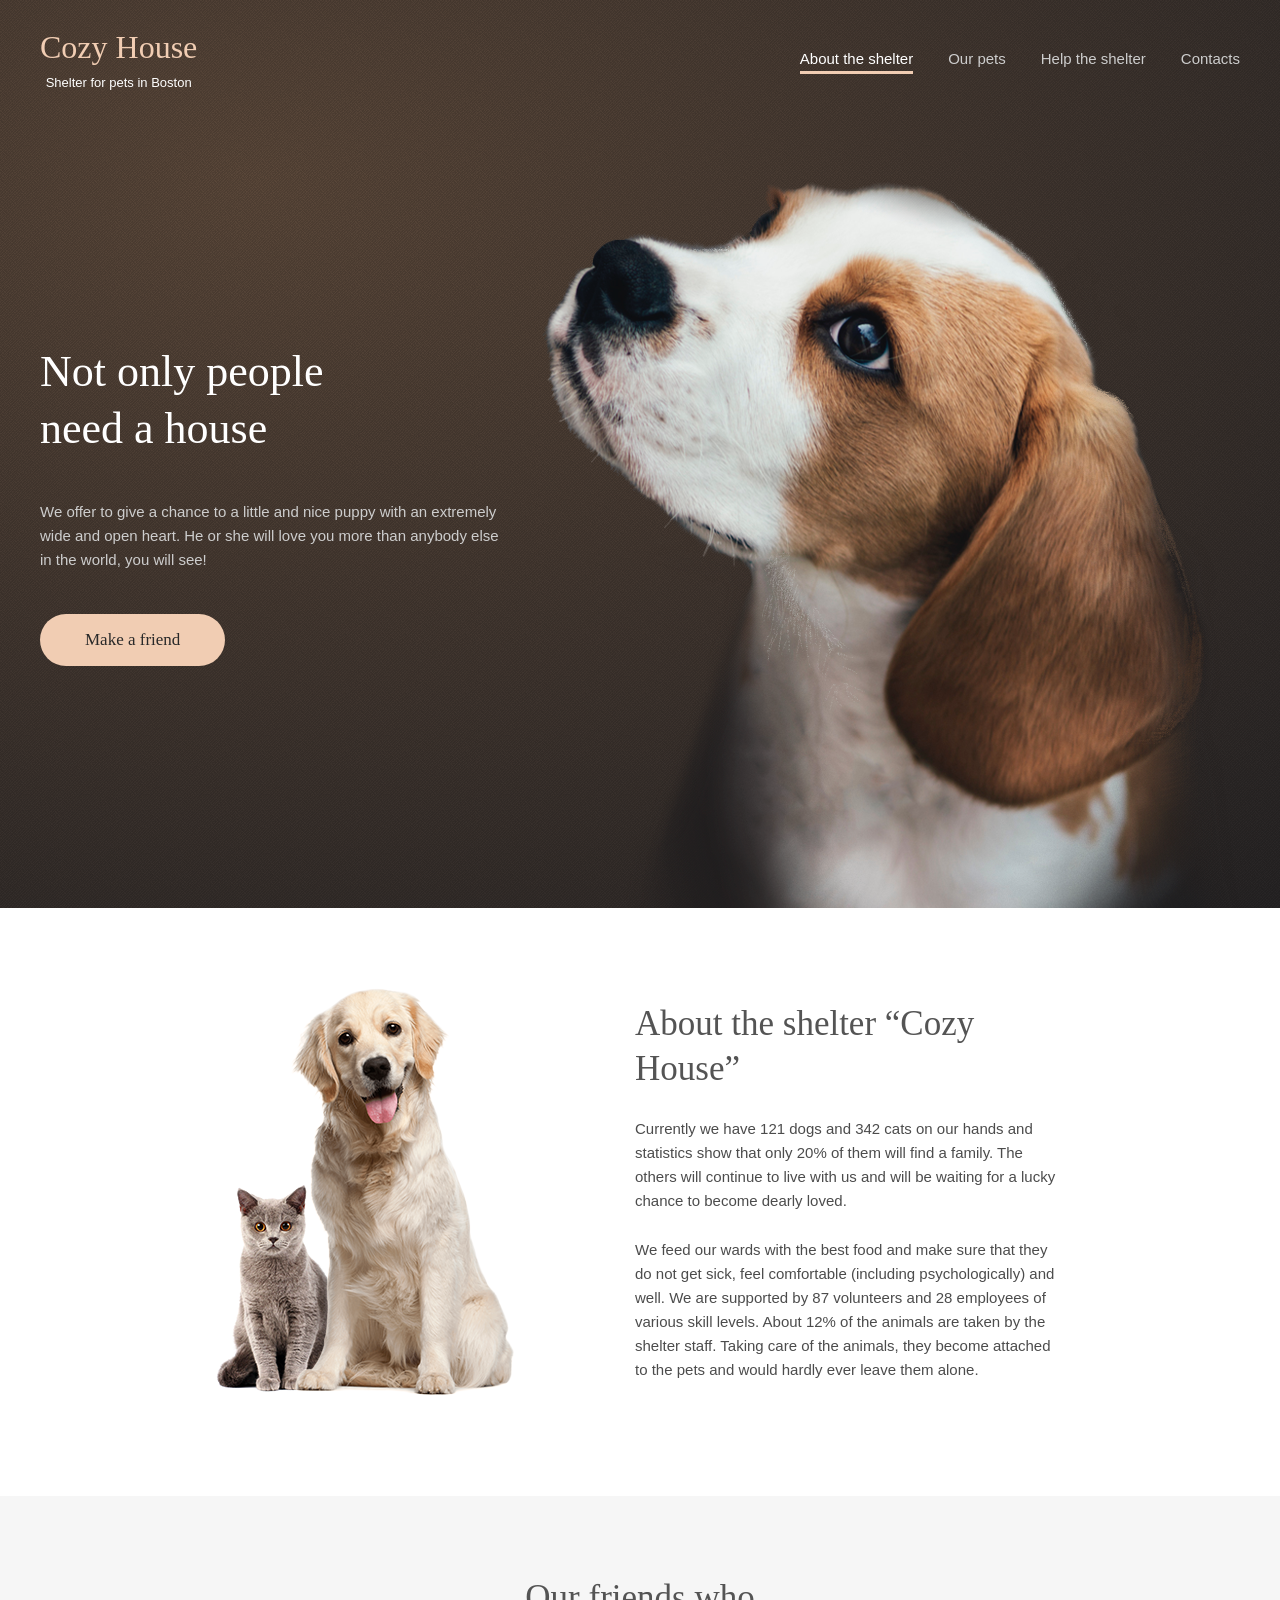
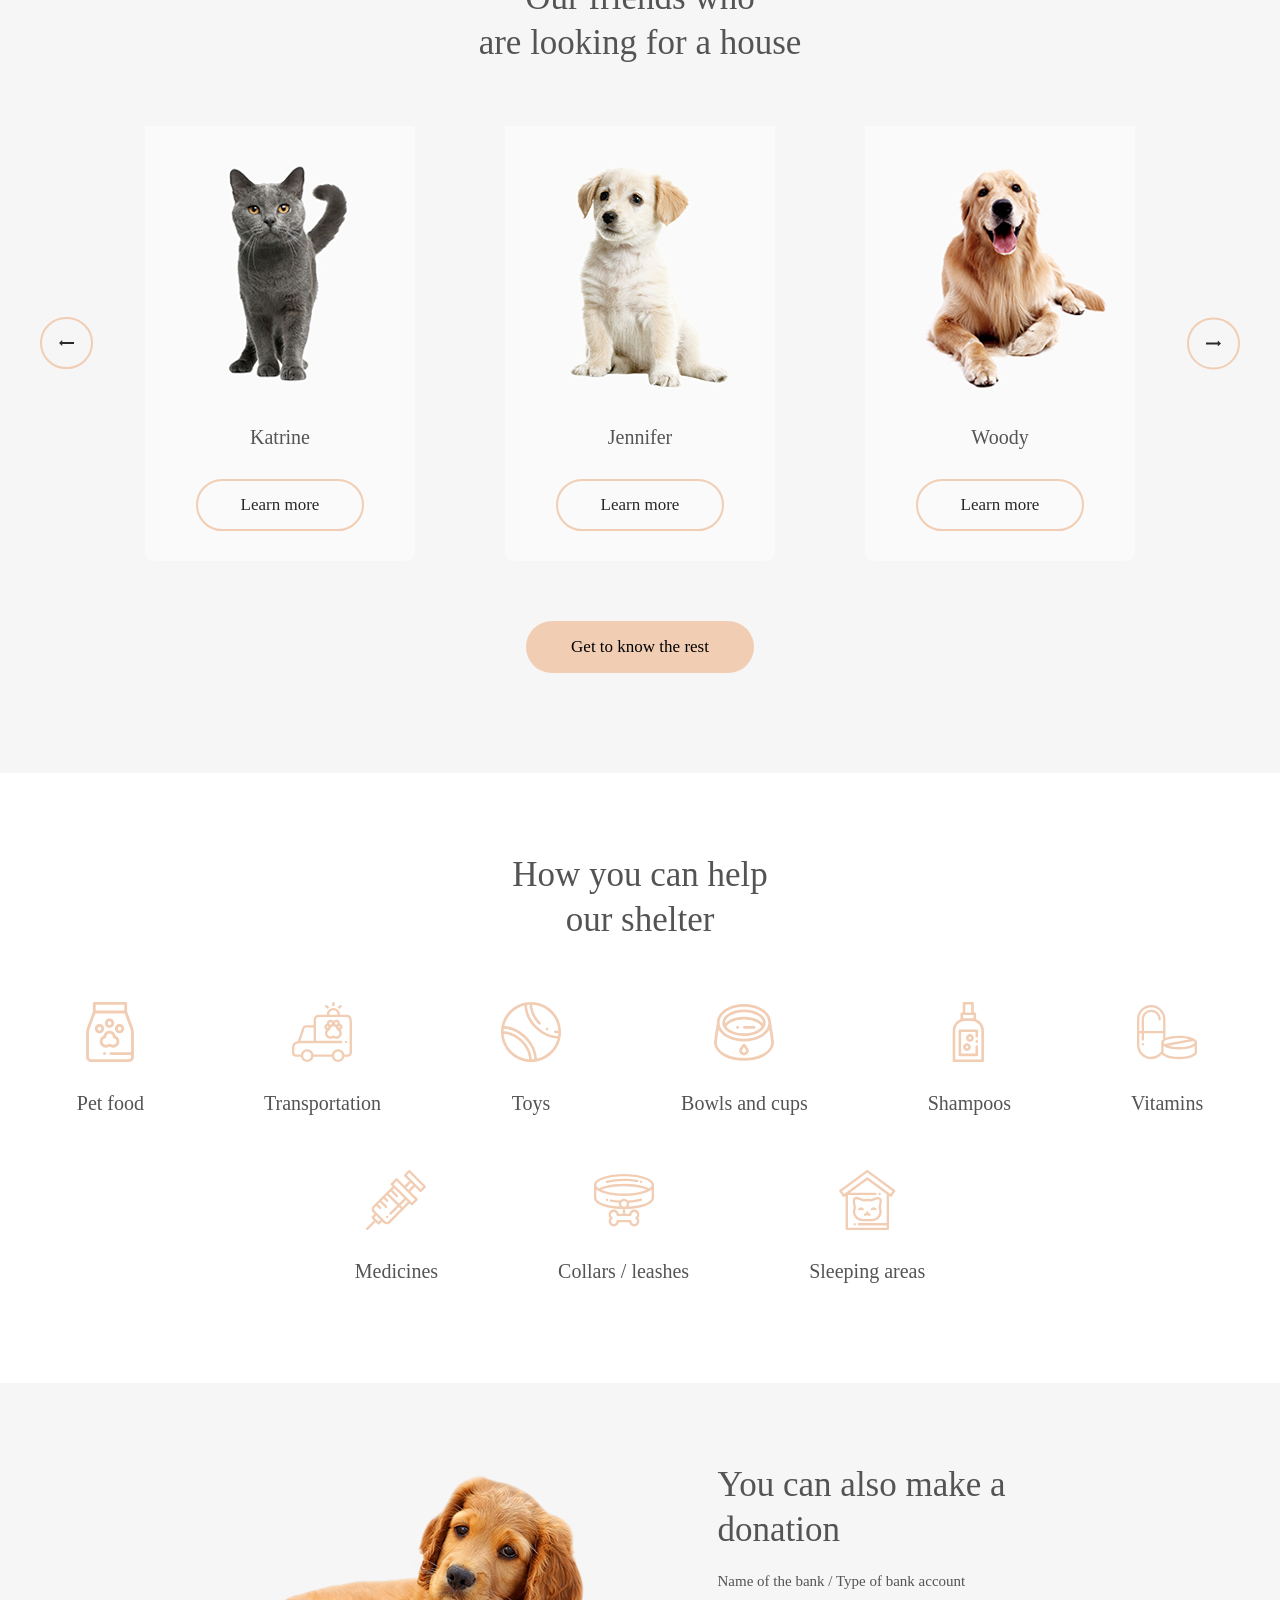
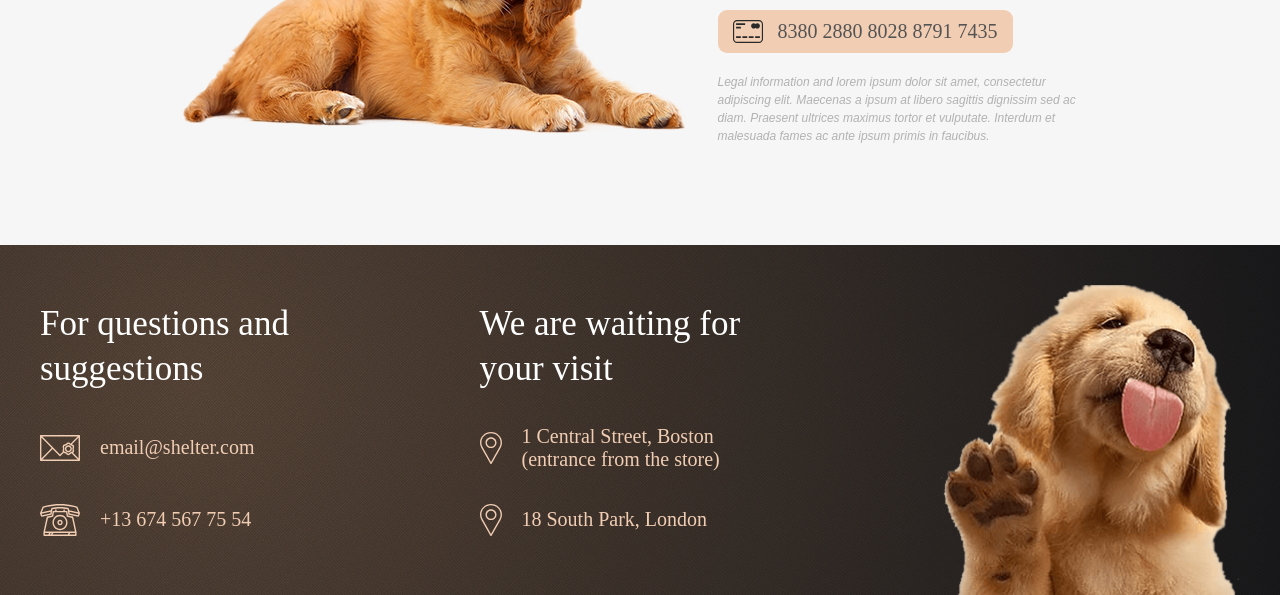
==== commit 0cc84858: "fix: stray end tag head" ====
--- a/shelter/index.html
+++ b/shelter/index.html
@@ -7,270 +7,250 @@
     <link rel="icon" href="assets/favicon.jpg" />
     <link rel="stylesheet" href="reset.css" />
     <link rel="stylesheet" href="styles.css" />
-    <body>
-      <div class="start-screen">
-        <div class="start-screen-wrapper">
-          <header id="#header" class="main-header">
-            <a class="logo-button" href="">
-              <span id="logo-text">Cozy House</span>
-              <p class="logo-subtext">Shelter for pets in Boston</p>
-            </a>
-            <nav>
-              <ul class="nav-list">
-                <li id="active-link"><a href="#about">About the shelter</a></li>
-                <li>
-                  <a
-                    href="https://vitny.github.io/ShelterCozyHouse/shelter/pages/pets/pets.html"
-                    >Our pets</a
-                  >
-                </li>
-                <li><a href="#help">Help the shelter</a></li>
-                <li><a href="#footer">Contacts</a></li>
-              </ul>
-              <svg
-                class="burger-menu inactive"
-                width="30"
-                height="22"
-                viewBox="0 0 30 22"
-                fill="none"
-                xmlns="http://www.w3.org/2000/svg"
+  </head>
+
+  <body>
+    <div class="start-screen">
+      <div class="start-screen-wrapper">
+        <header id="#header" class="main-header">
+          <a class="logo-button" href="">
+            <span id="logo-text">Cozy House</span>
+            <p class="logo-subtext">Shelter for pets in Boston</p>
+          </a>
+          <nav>
+            <ul class="nav-list">
+              <li id="active-link"><a href="#about">About the shelter</a></li>
+              <li>
+                <a
+                  href="https://vitny.github.io/ShelterCozyHouse/shelter/pages/pets/pets.html"
+                  >Our pets</a
+                >
+              </li>
+              <li><a href="#help">Help the shelter</a></li>
+              <li><a href="#footer">Contacts</a></li>
+            </ul>
+            <svg
+              class="burger-menu inactive"
+              width="30"
+              height="22"
+              viewBox="0 0 30 22"
+              fill="none"
+              xmlns="http://www.w3.org/2000/svg"
+            >
+              <line y1="21" x2="30" y2="21" stroke="#F1CDB3" stroke-width="2" />
+              <line y1="11" x2="30" y2="11" stroke="#F1CDB3" stroke-width="2" />
+              <line y1="1" x2="30" y2="1" stroke="#F1CDB3" stroke-width="2" />
+            </svg>
+          </nav>
+        </header>
+        <section id="not-only">
+          <div class="start-section-wrapper">
+            <div class="start-content">
+              <h1>Not only people need a house</h1>
+              <p class="start-text">
+                We offer to give a chance to a little and nice puppy with an
+                extremely wide and open heart. He or she will love you more than
+                anybody else in the world, you will see!
+              </p>
+              <a id="start-button" class="btn-main" href="#our-friends"
+                >Make a friend</a
               >
-                <line
-                  y1="21"
-                  x2="30"
-                  y2="21"
-                  stroke="#F1CDB3"
-                  stroke-width="2"
-                />
-                <line
-                  y1="11"
-                  x2="30"
-                  y2="11"
-                  stroke="#F1CDB3"
-                  stroke-width="2"
-                />
-                <line y1="1" x2="30" y2="1" stroke="#F1CDB3" stroke-width="2" />
-              </svg>
-            </nav>
-          </header>
-          <section id="not-only">
-            <div class="start-section-wrapper">
-              <div class="start-content">
-                <h1>Not only people need a house</h1>
-                <p class="start-text">
-                  We offer to give a chance to a little and nice puppy with an
-                  extremely wide and open heart. He or she will love you more
-                  than anybody else in the world, you will see!
-                </p>
-                <a id="start-button" class="btn-main" href="#our-friends"
-                  >Make a friend</a
-                >
+            </div>
+            <img
+              class="start-img"
+              src="assets/png/start-screen-puppy.png"
+              alt="photo of a puppy"
+            />
+          </div>
+        </section>
+      </div>
+    </div>
+    <main>
+      <section id="about">
+        <div class="section-container about-section">
+          <img
+            src="assets/png/about-pets.png"
+            alt="dog and cat sitting close to each other"
+          />
+          <div class="about-content">
+            <h2 class="about-header">About the shelter “Cozy House”</h2>
+            <p>
+              Currently we have 121 dogs and 342 cats on our hands and
+              statistics show that only 20% of them will find a family. The
+              others will continue to live with us and will be waiting for a
+              lucky chance to become dearly loved.
+            </p>
+            <p>
+              We feed our wards with the best food and make sure that they do
+              not get sick, feel comfortable (including psychologically) and
+              well. We are supported by 87 volunteers and 28 employees of
+              various skill levels. About 12% of the animals are taken by the
+              shelter staff. Taking care of the animals, they become attached to
+              the pets and would hardly ever leave them alone.
+            </p>
+          </div>
+        </div>
+      </section>
+      <section id="our-friends">
+        <div class="section-container our-friends-section">
+          <h2 class="our-friends-header">
+            Our friends who <br />are looking for a house
+          </h2>
+          <div class="our-friends-content">
+            <div class="pets-cards">
+              <div class="card-pet">
+                <img
+                  class="pet-photo"
+                  src="assets/png/pets/pets-katrine.png"
+                  alt="photo of a pet"
+                />
+                <span class="pet-name">Katrine</span>
+                <button class="btn-pet">Learn more</button>
               </div>
-              <img
-                class="start-img"
-                src="assets/png/start-screen-puppy.png"
-                alt="photo of a puppy"
-              />
-            </div>
-          </section>
-        </div>
-      </div>
-      <main>
-        <section id="about">
-          <div class="section-container about-section">
-            <img
-              src="assets/png/about-pets.png"
-              alt="dog and cat sitting close to each other"
-            />
-            <div class="about-content">
-              <h2 class="about-header">About the shelter “Cozy House”</h2>
-              <p>
-                Currently we have 121 dogs and 342 cats on our hands and
-                statistics show that only 20% of them will find a family. The
-                others will continue to live with us and will be waiting for a
-                lucky chance to become dearly loved.
-              </p>
-              <p>
-                We feed our wards with the best food and make sure that they do
-                not get sick, feel comfortable (including psychologically) and
-                well. We are supported by 87 volunteers and 28 employees of
-                various skill levels. About 12% of the animals are taken by the
-                shelter staff. Taking care of the animals, they become attached
-                to the pets and would hardly ever leave them alone.
-              </p>
-            </div>
-          </div>
-        </section>
-        <section id="our-friends">
-          <div class="section-container our-friends-section">
-            <h2 class="our-friends-header">
-              Our friends who <br />are looking for a house
-            </h2>
-            <div class="our-friends-content">
-              <div class="pets-cards">
-                <div class="card-pet">
-                  <img
-                    class="pet-photo"
-                    src="assets/png/pets/pets-katrine.png"
-                    alt="photo of a pet"
-                  />
-                  <span class="pet-name">Katrine</span>
-                  <button class="btn-pet">Learn more</button>
-                </div>
-                <div class="card-pet">
-                  <img
-                    class="pet-photo"
-                    src="assets/png/pets/pets-jennifer.png"
-                    alt="photo of a pet"
-                  />
-                  <span class="pet-name">Jennifer</span>
-                  <button class="btn-pet">Learn more</button>
-                </div>
-                <div class="card-pet">
-                  <img
-                    class="pet-photo"
-                    src="assets/png/pets/pets-woody.png"
-                    alt="photo of a pet"
-                  />
-                  <span class="pet-name">Woody</span>
-                  <button class="btn-pet">Learn more</button>
-                </div>
+              <div class="card-pet">
+                <img
+                  class="pet-photo"
+                  src="assets/png/pets/pets-jennifer.png"
+                  alt="photo of a pet"
+                />
+                <span class="pet-name">Jennifer</span>
+                <button class="btn-pet">Learn more</button>
               </div>
-              <div class="our-friends-buttons">
-                <button class="btn-slider left">
-                  <img src="assets/svg/Arrow.svg" alt="arrow icon" />
-                </button>
-                <button class="btn-slider right">
-                  <img src="assets/svg/Arrow.svg" alt="arrow icon" />
-                </button>
+              <div class="card-pet">
+                <img
+                  class="pet-photo"
+                  src="assets/png/pets/pets-woody.png"
+                  alt="photo of a pet"
+                />
+                <span class="pet-name">Woody</span>
+                <button class="btn-pet">Learn more</button>
               </div>
             </div>
-            <a
-              class="btn-main pets-button"
-              href="https://vitny.github.io/ShelterCozyHouse/shelter/pages/pets/pets.html"
-              >Get to know the rest</a
+            <div class="our-friends-buttons">
+              <button class="btn-slider left">
+                <img src="assets/svg/Arrow.svg" alt="arrow icon" />
+              </button>
+              <button class="btn-slider right">
+                <img src="assets/svg/Arrow.svg" alt="arrow icon" />
+              </button>
+            </div>
+          </div>
+          <a
+            class="btn-main pets-button"
+            href="https://vitny.github.io/ShelterCozyHouse/shelter/pages/pets/pets.html"
+            >Get to know the rest</a
+          >
+        </div>
+      </section>
+      <section id="help">
+        <div class="section-container help-section">
+          <h2 class="help-header">How you can help our shelter</h2>
+          <div class="help-content">
+            <ul class="help-list">
+              <li class="help-item">
+                <img src="assets/svg/help/icon-pet-food.svg" alt="icon" />
+                <span class="item-name">Pet food</span>
+              </li>
+              <li class="help-item">
+                <img src="assets/svg/help/icon-transportation.svg" alt="icon" />
+                <span class="item-name">Transportation</span>
+              </li>
+              <li class="help-item">
+                <img src="assets/svg/help/icon-toys.svg" alt="icon" />
+                <span class="item-name">Toys</span>
+              </li>
+              <li class="help-item">
+                <img src="assets/svg/help/icon-bowls-and-cups.svg" alt="icon" />
+                <span class="item-name">Bowls and cups</span>
+              </li>
+              <li class="help-item">
+                <img src="assets/svg/help/icon-shampoos.svg" alt="icon" />
+                <span class="item-name">Shampoos</span>
+              </li>
+              <li class="help-item">
+                <img src="assets/svg/help/icon-vitamins.svg" alt="icon" />
+                <span class="item-name">Vitamins</span>
+              </li>
+              <li class="help-item">
+                <img src="assets/svg/help/icon-medicines.svg" alt="icon" />
+                <span class="item-name">Medicines</span>
+              </li>
+              <li class="help-item">
+                <img
+                  src="assets/svg/help/icon-collars-leashes.svg"
+                  alt="icon"
+                />
+                <span class="item-name">Collars / leashes</span>
+              </li>
+              <li class="help-item">
+                <img src="assets/svg/help/icon-sleeping-area.svg" alt="icon" />
+                <span class="item-name">Sleeping areas</span>
+              </li>
+            </ul>
+          </div>
+        </div>
+      </section>
+      <section id="in-addition">
+        <div class="section-container in-addition-section">
+          <img src="assets/png/donation-dog.png" alt="photo of a puppy" />
+          <div class="in-addition-content">
+            <h2 class="in-addition-header">You can also make a donation</h2>
+            <span class="bank-name"
+              >Name of the bank / Type of bank account</span
             >
-          </div>
-        </section>
-        <section id="help">
-          <div class="section-container help-section">
-            <h2 class="help-header">How you can help our shelter</h2>
-            <div class="help-content">
-              <ul class="help-list">
-                <li class="help-item">
-                  <img src="assets/svg/help/icon-pet-food.svg" alt="icon" />
-                  <span class="item-name">Pet food</span>
-                </li>
-                <li class="help-item">
-                  <img
-                    src="assets/svg/help/icon-transportation.svg"
-                    alt="icon"
-                  />
-                  <span class="item-name">Transportation</span>
-                </li>
-                <li class="help-item">
-                  <img src="assets/svg/help/icon-toys.svg" alt="icon" />
-                  <span class="item-name">Toys</span>
-                </li>
-                <li class="help-item">
-                  <img
-                    src="assets/svg/help/icon-bowls-and-cups.svg"
-                    alt="icon"
-                  />
-                  <span class="item-name">Bowls and cups</span>
-                </li>
-                <li class="help-item">
-                  <img src="assets/svg/help/icon-shampoos.svg" alt="icon" />
-                  <span class="item-name">Shampoos</span>
-                </li>
-                <li class="help-item">
-                  <img src="assets/svg/help/icon-vitamins.svg" alt="icon" />
-                  <span class="item-name">Vitamins</span>
-                </li>
-                <li class="help-item">
-                  <img src="assets/svg/help/icon-medicines.svg" alt="icon" />
-                  <span class="item-name">Medicines</span>
-                </li>
-                <li class="help-item">
-                  <img
-                    src="assets/svg/help/icon-collars-leashes.svg"
-                    alt="icon"
-                  />
-                  <span class="item-name">Collars / leashes</span>
-                </li>
-                <li class="help-item">
-                  <img
-                    src="assets/svg/help/icon-sleeping-area.svg"
-                    alt="icon"
-                  />
-                  <span class="item-name">Sleeping areas</span>
-                </li>
-              </ul>
-            </div>
-          </div>
-        </section>
-        <section id="in-addition">
-          <div class="section-container in-addition-section">
-            <img src="assets/png/donation-dog.png" alt="photo of a puppy" />
-            <div class="in-addition-content">
-              <h2 class="in-addition-header">You can also make a donation</h2>
-              <span class="bank-name"
-                >Name of the bank / Type of bank account</span
-              >
-              <a href="" class="credit-card-info">
-                <img src="assets/svg/credit-card.svg" alt="card-icon" />
-                <span class="card-number">8380 2880 8028 8791 7435</span>
-              </a>
-              <p class="legal-info">
-                Legal information and lorem ipsum dolor sit amet, consectetur
-                adipiscing elit. Maecenas a ipsum at libero sagittis dignissim
-                sed ac diam. Praesent ultrices maximus tortor et vulputate.
-                Interdum et malesuada fames ac ante ipsum primis in faucibus.
-              </p>
-            </div>
-          </div>
-        </section>
-      </main>
-      <footer id="footer">
-        <div class="footer-container">
-          <div class="contacts-info">
-            <h3 class="footer-header">For questions and suggestions</h3>
-            <a class="footer-item" href="mailto:email@shelter.com">
-              <img src="assets/png/footer/icon-email.svg" alt="icon" />
-              <span class="footer-item-text">email@shelter.com</span>
+            <a href="" class="credit-card-info">
+              <img src="assets/svg/credit-card.svg" alt="card-icon" />
+              <span class="card-number">8380 2880 8028 8791 7435</span>
             </a>
-            <a class="footer-item" href="tel:+136745677554">
-              <img src="assets/png/footer/icon-phone.svg" alt="icon" />
-              <span class="footer-item-text">+13 674 567 75 54</span>
-            </a>
-          </div>
-          <div class="adress-info">
-            <h3 class="footer-header">We are waiting for your visit</h3>
-            <a
-              href="https://maps.app.goo.gl/yZmf9bBfKBNTnvrVA"
-              target="_blank"
-              class="footer-item"
+            <p class="legal-info">
+              Legal information and lorem ipsum dolor sit amet, consectetur
+              adipiscing elit. Maecenas a ipsum at libero sagittis dignissim sed
+              ac diam. Praesent ultrices maximus tortor et vulputate. Interdum
+              et malesuada fames ac ante ipsum primis in faucibus.
+            </p>
+          </div>
+        </div>
+      </section>
+    </main>
+    <footer id="footer">
+      <div class="footer-container">
+        <div class="contacts-info">
+          <h3 class="footer-header">For questions and suggestions</h3>
+          <a class="footer-item" href="mailto:email@shelter.com">
+            <img src="assets/png/footer/icon-email.svg" alt="icon" />
+            <span class="footer-item-text">email@shelter.com</span>
+          </a>
+          <a class="footer-item" href="tel:+136745677554">
+            <img src="assets/png/footer/icon-phone.svg" alt="icon" />
+            <span class="footer-item-text">+13 674 567 75 54</span>
+          </a>
+        </div>
+        <div class="adress-info">
+          <h3 class="footer-header">We are waiting for your visit</h3>
+          <a
+            href="https://maps.app.goo.gl/yZmf9bBfKBNTnvrVA"
+            target="_blank"
+            class="footer-item"
+          >
+            <img src="assets/png/footer/icon-marker.svg" alt="icon" />
+            <span class="footer-item-text"
+              >1 Central Street, Boston (entrance from the store)</span
             >
-              <img src="assets/png/footer/icon-marker.svg" alt="icon" />
-              <span class="footer-item-text"
-                >1 Central Street, Boston (entrance from the store)</span
-              >
-            </a>
-            <a
-              href="https://maps.app.goo.gl/yZmf9bBfKBNTnvrVA"
-              target="_blank"
-              class="footer-item"
-            >
-              <img src="assets/png/footer/icon-marker.svg" alt="icon" />
-              <span class="footer-item-text">18 South Park, London </span>
-            </a>
-          </div>
-          <img
-            src="assets/png/footer-puppy.png"
-            alt="photo of a puppy with tongou out"
-          />
-        </div>
-      </footer>
-    </body>
-  </head>
+          </a>
+          <a
+            href="https://maps.app.goo.gl/yZmf9bBfKBNTnvrVA"
+            target="_blank"
+            class="footer-item"
+          >
+            <img src="assets/png/footer/icon-marker.svg" alt="icon" />
+            <span class="footer-item-text">18 South Park, London </span>
+          </a>
+        </div>
+        <img
+          src="assets/png/footer-puppy.png"
+          alt="photo of a puppy with tongou out"
+        />
+      </div>
+    </footer>
+  </body>
 </html>
--- a/shelter/styles.css
+++ b/shelter/styles.css
@@ -1,6 +1,7 @@
 * {
   font-family: Arial, Helvetica, sans-serif;
   scroll-behavior: smooth;
+  transition: all 0.3s ease;
 }
 
 h1 {
@@ -344,11 +345,11 @@
 }
 
 .our-friends-buttons {
-  top: 50%;
+  position: absolute;
+  inset: 0;
   display: flex;
   justify-content: space-between;
-  width: 100%;
-  position: absolute;
+  align-items: center;
 }
 
 .btn-slider:hover {
@@ -379,8 +380,12 @@
   flex-direction: column;
   align-items: center;
   gap: 30px;
-  background-color: var(--color-light-xl);
+  background-color: var(--color-light-s);
   border-radius: 9px;
+}
+
+.pet-photo {
+  background-color: var(--color-light-s);
 }
 
 .pet-name {
@@ -414,9 +419,59 @@
   cursor: pointer;
 }
 
+.card-pet:hover {
+  background-color: var(--color-light-xl);
+}
+
 .card-pet:hover .btn-pet {
   background-color: var(--color-primary-light);
   border-color: var(--color-primary-light);
+}
+
+@media (max-width: 1200px) {
+  .pets-cards {
+    gap: 40px;
+  }
+
+  .our-friends-section {
+    padding: 80px 30px 100px;
+  }
+}
+
+@media (max-width: 1100px) {
+  .card-pet:nth-child(3) {
+    display: none;
+  }
+}
+
+@media (max-width: 760px) {
+  .card-pet:nth-child(2) {
+    display: none;
+  }
+}
+
+@media (max-width: 440px) {
+  .our-friends-content {
+    gap: 20px;
+  }
+
+  .our-friends-buttons {
+    position: relative;
+    gap: 80px;
+  }
+
+  .our-friends-header {
+    font-size: 25px;
+    text-align: center;
+  }
+
+  .section-container {
+    padding: 42px 10px;
+  }
+
+  .our-friends-section {
+    gap: 42px;
+  }
 }
 
 /* HELP */
@@ -452,6 +507,53 @@
   font-size: 20px;
   line-height: 115%;
   letter-spacing: 6%;
+}
+
+@media (max-width: 800px) {
+  .help-list {
+    gap: 55px 60px;
+  }
+
+  .help-item {
+    width: 170px;
+  }
+}
+
+@media (max-width: 480px) {
+  .help-section {
+    gap: 42px;
+  }
+
+  .help-list {
+    gap: 30px;
+  }
+
+  .help-list img {
+    width: 50px;
+  }
+
+  .help-item {
+    width: 130px;
+    gap: 20px;
+  }
+
+  .item-name {
+    font-size: 15px;
+    line-height: 113%;
+  }
+
+  .help-header {
+    font-size: 25px;
+    text-align: center;
+    max-width: 240px;
+  }
+}
+
+@media (max-width: 340px) {
+  .help-list {
+    padding: 0 5px;
+    justify-content: start;
+  }
 }
 
 /* IN ADDITION */
@@ -519,6 +621,49 @@
   font-style: italic;
   color: var(--color-dark-m);
   width: 100%;
+}
+
+@media (max-width: 980px) {
+  .in-addition-section {
+    flex-direction: column-reverse;
+    gap: 60px;
+  }
+}
+
+@media (max-width: 400px) {
+  .in-addition-section {
+    gap: 42px;
+  }
+
+  .in-addition-section > img {
+    max-width: 260px;
+  }
+
+  .in-addition-content {
+    align-items: center;
+    padding: 0 9px;
+  }
+
+  .in-addition-header {
+    font-size: 25px;
+    text-align: center;
+    max-width: 220px;
+  }
+
+  .bank-name {
+    line-height: 160%;
+    letter-spacing: 0%;
+    text-align: center;
+  }
+
+  .card-number {
+    font-size: 15px;
+    line-height: 110%;
+  }
+
+  .legal-info {
+    text-align: justify;
+  }
 }
 
 /* FOOTER */
@@ -545,6 +690,7 @@
   flex-direction: column;
   gap: 33px;
 }
+
 .contacts-info {
   max-width: 279px;
   margin-top: 16px;
@@ -577,3 +723,47 @@
   line-height: 115%;
   letter-spacing: 6%;
 }
+
+@media (max-width: 980px) {
+  .footer-container {
+    padding: 30px 30px 0;
+    justify-content: center;
+    flex-wrap: wrap;
+    gap: 65px 60px;
+  }
+
+  .adress-info,
+  .contacts-info {
+    margin-top: 0;
+  }
+}
+
+@media (max-width: 400px) {
+  .footer-container > img {
+    max-width: 260px;
+  }
+
+  .footer-container {
+    padding: 30px 10px 0;
+    gap: 40px;
+  }
+
+  .footer-header {
+    text-align: center;
+    font-size: 25px;
+    width: 260px;
+  }
+
+  .contacts-info,
+  .adress-info {
+    align-items: center;
+  }
+
+  .adress-info > a {
+    align-self: self-start;
+  }
+
+  .adress-info {
+    gap: 40px;
+  }
+}
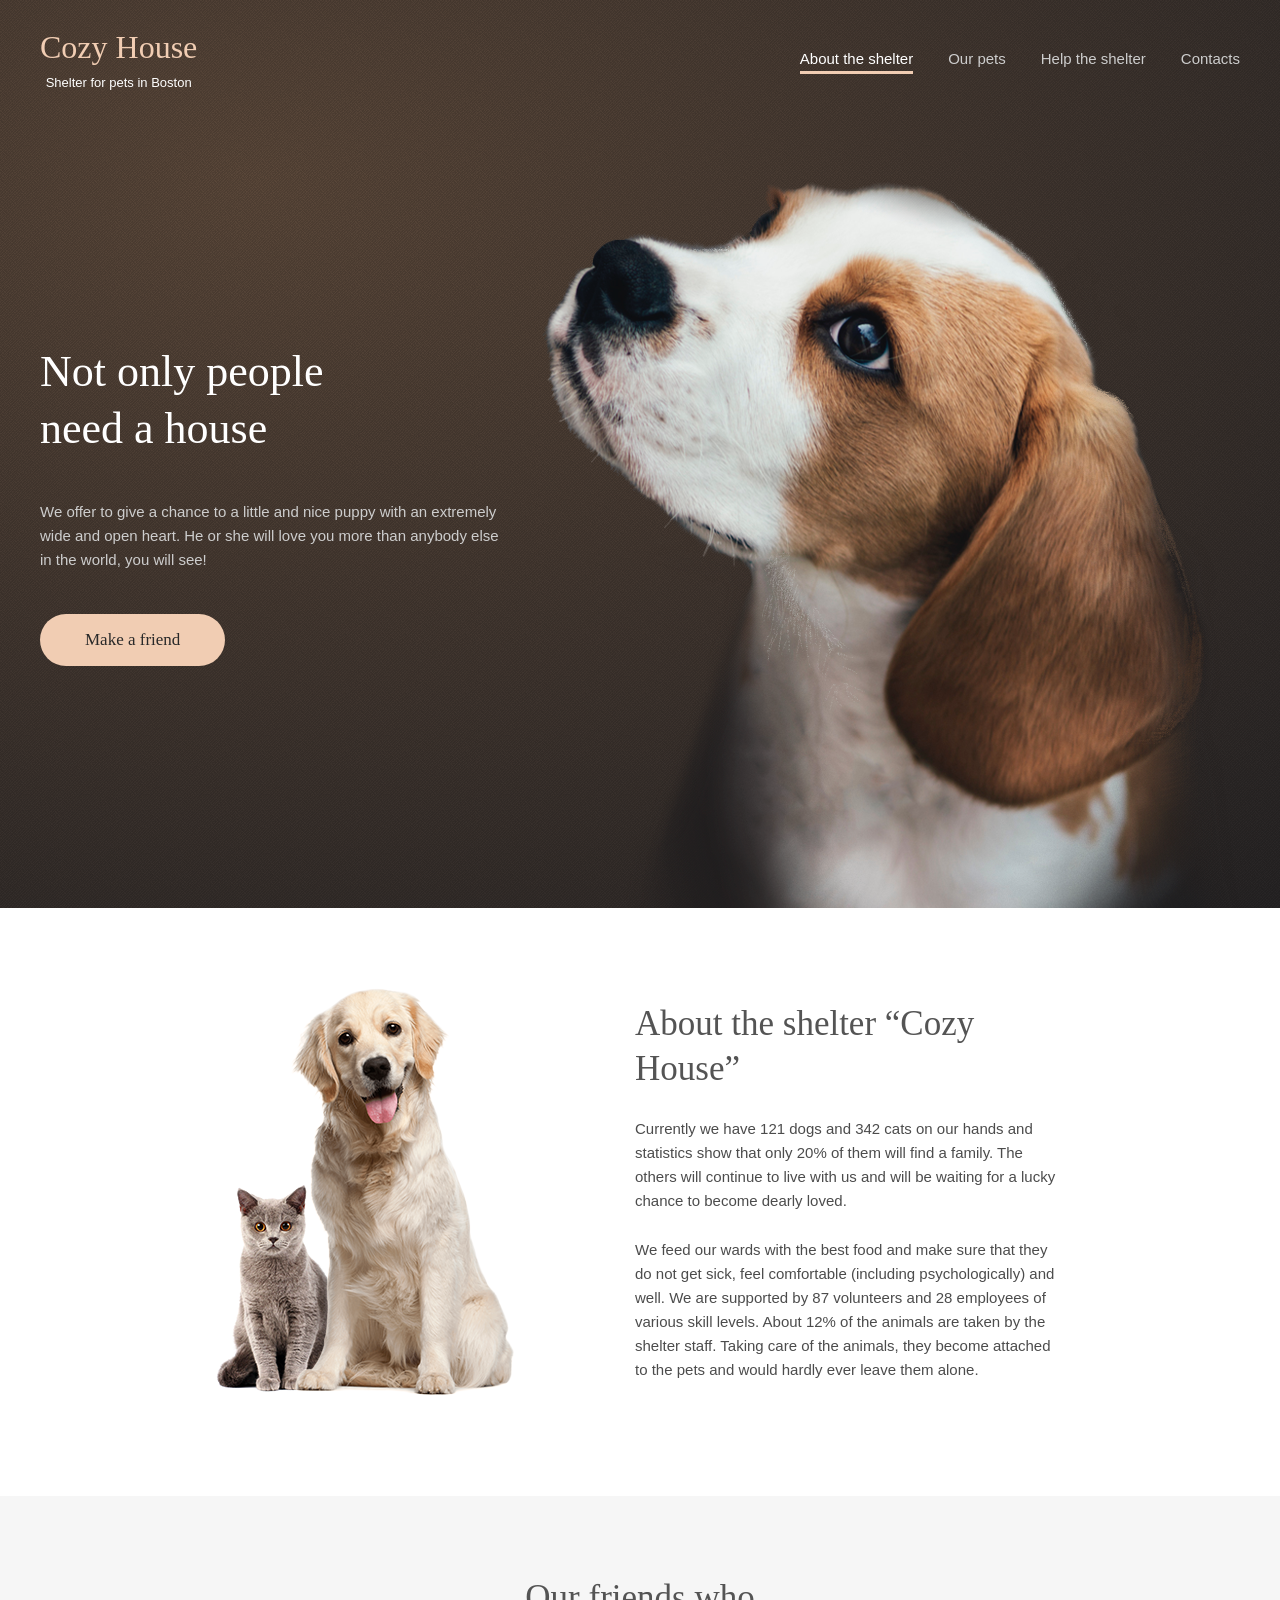
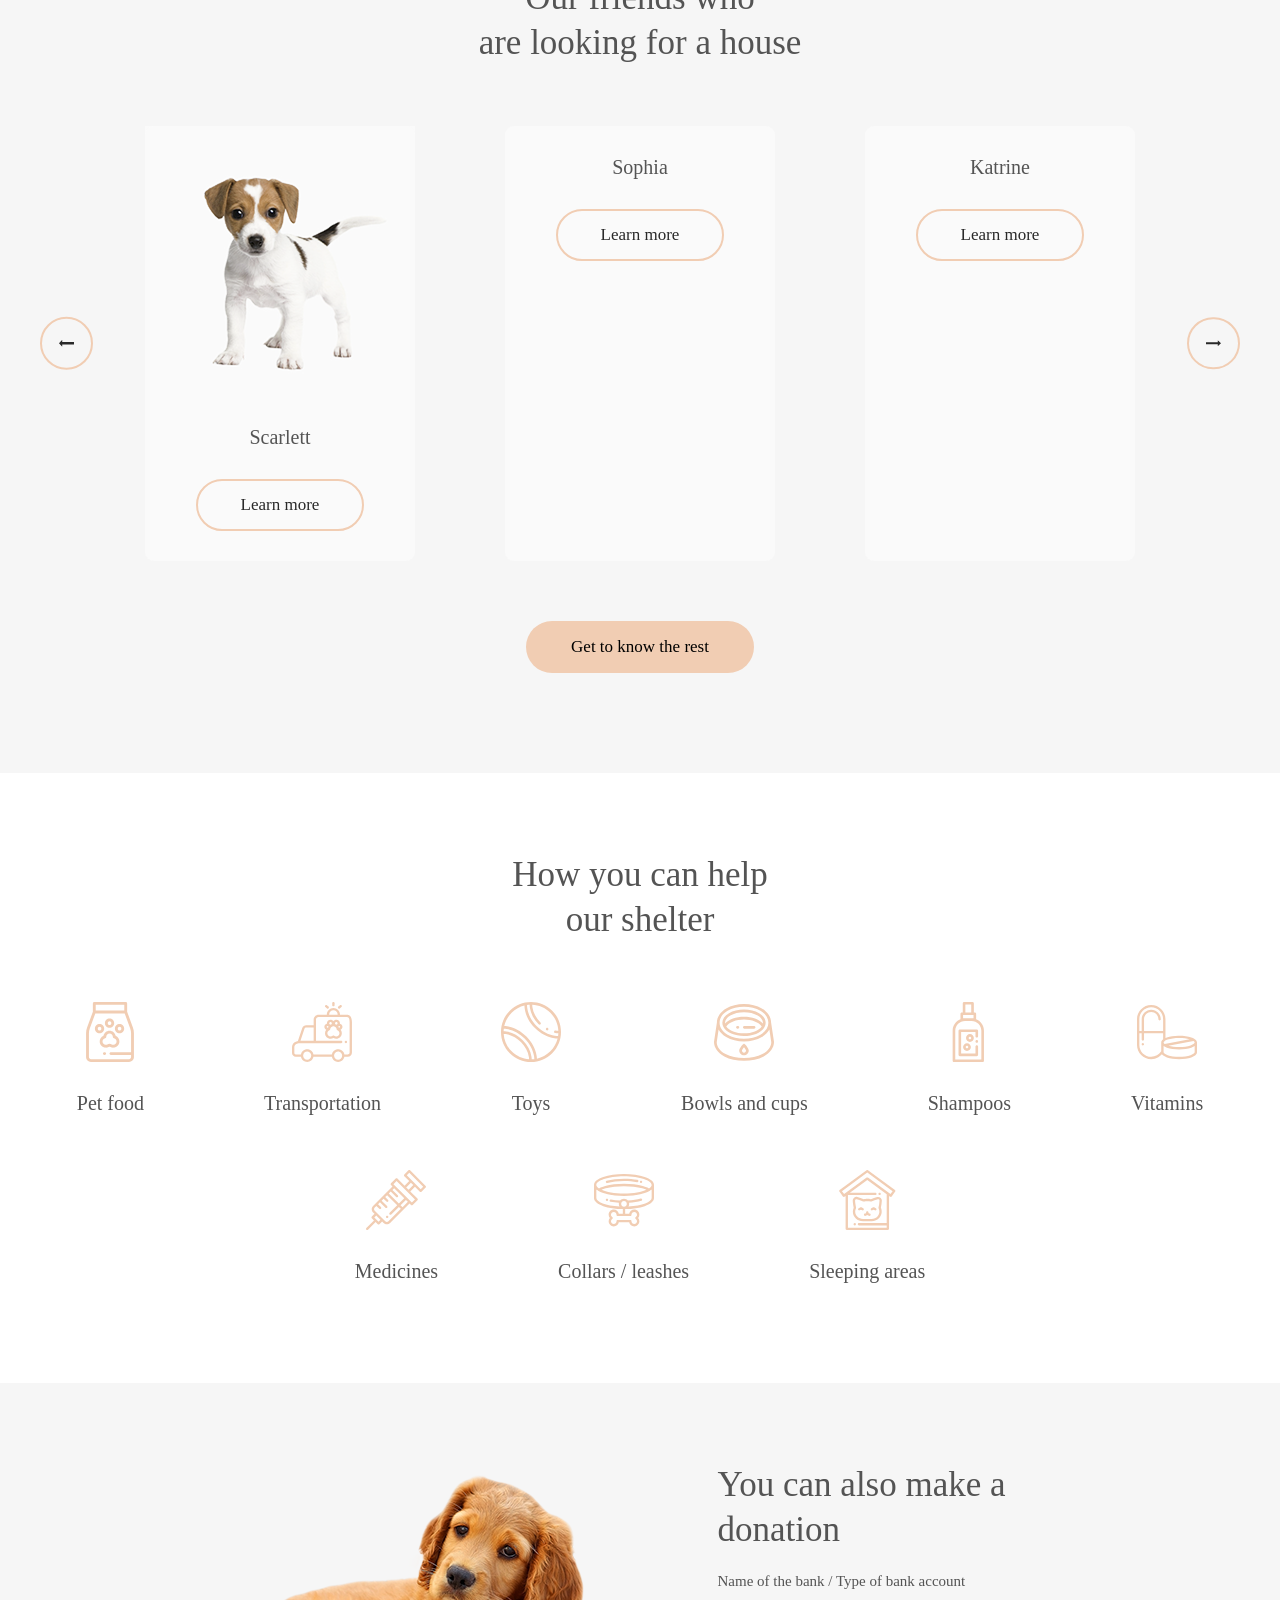
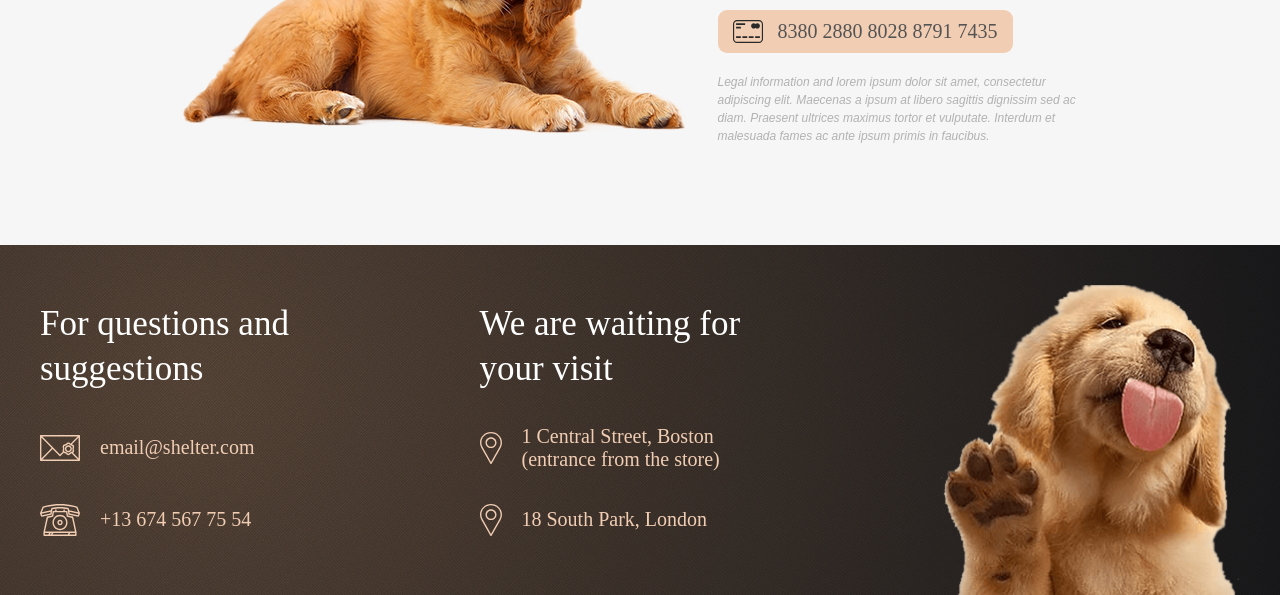
==== commit eac6e060: "feat: add carousel at main page" ====
--- a/shelter/index.html
+++ b/shelter/index.html
@@ -10,6 +10,7 @@
   </head>
 
   <body>
+    <div class="overlay"></div>
     <div class="start-screen">
       <div class="start-screen-wrapper">
         <header id="#header" class="main-header">
@@ -30,7 +31,7 @@
               <li><a href="#footer">Contacts</a></li>
             </ul>
             <svg
-              class="burger-menu inactive"
+              class="burger-menu"
               width="30"
               height="22"
               viewBox="0 0 30 22"
@@ -97,35 +98,7 @@
             Our friends who <br />are looking for a house
           </h2>
           <div class="our-friends-content">
-            <div class="pets-cards">
-              <div class="card-pet">
-                <img
-                  class="pet-photo"
-                  src="assets/png/pets/pets-katrine.png"
-                  alt="photo of a pet"
-                />
-                <span class="pet-name">Katrine</span>
-                <button class="btn-pet">Learn more</button>
-              </div>
-              <div class="card-pet">
-                <img
-                  class="pet-photo"
-                  src="assets/png/pets/pets-jennifer.png"
-                  alt="photo of a pet"
-                />
-                <span class="pet-name">Jennifer</span>
-                <button class="btn-pet">Learn more</button>
-              </div>
-              <div class="card-pet">
-                <img
-                  class="pet-photo"
-                  src="assets/png/pets/pets-woody.png"
-                  alt="photo of a pet"
-                />
-                <span class="pet-name">Woody</span>
-                <button class="btn-pet">Learn more</button>
-              </div>
-            </div>
+            <div class="pets-cards"></div>
             <div class="our-friends-buttons">
               <button class="btn-slider left">
                 <img src="assets/svg/Arrow.svg" alt="arrow icon" />
@@ -135,11 +108,7 @@
               </button>
             </div>
           </div>
-          <a
-            class="btn-main pets-button"
-            href="https://vitny.github.io/ShelterCozyHouse/shelter/pages/pets/pets.html"
-            >Get to know the rest</a
-          >
+          <a class="btn-main pets-button" href="...">Get to know the rest</a>
         </div>
       </section>
       <section id="help">
@@ -252,5 +221,7 @@
         />
       </div>
     </footer>
+
+    <script src="script.js"></script>
   </body>
 </html>
--- a/shelter/styles.css
+++ b/shelter/styles.css
@@ -1,3 +1,9 @@
+body.lock-scroll {
+  position: fixed;
+  width: 100%;
+  overflow: hidden;
+}
+
 * {
   font-family: Arial, Helvetica, sans-serif;
   scroll-behavior: smooth;
@@ -5,14 +11,14 @@
 }
 
 h1 {
-  font-family: Georgia, 'Times New Roman', Times, serif;
+  font-family: Georgia, "Times New Roman", Times, serif;
   font-size: 44px;
   line-height: 130%;
   max-width: 310px;
 }
 
 h2 {
-  font-family: Georgia, 'Times New Roman', Times, serif;
+  font-family: Georgia, "Times New Roman", Times, serif;
   font-size: 35px;
   line-height: 128%;
   letter-spacing: 6%;
@@ -24,6 +30,24 @@
   padding: 80px 40px 100px;
   max-width: 1280px;
   margin: auto;
+}
+
+.overlay {
+  position: fixed;
+  inset: 0;
+  background-color: rgba(41, 41, 41, 0.6);
+  opacity: 0;
+  visibility: hidden;
+  transition:
+    opacity 0.3s ease,
+    visibility 0.3s ease;
+
+  z-index: 998;
+}
+
+.overlay.active {
+  opacity: 1;
+  visibility: visible;
 }
 
 /* styles */
@@ -47,7 +71,7 @@
 /* START SCREEN */
 .start-screen {
   background:
-    url('assets/bg/noise_transparent.png'),
+    url("assets/bg/noise_transparent.png"),
     radial-gradient(ellipse 120% 110% at 20% 20%, #5b483a 0%, #262425 100%);
   background-repeat: repeat;
   background-size: auto;
@@ -79,7 +103,7 @@
 
 #logo-text {
   color: var(--color-primary);
-  font-family: Georgia, 'Times New Roman', Times, serif;
+  font-family: Georgia, "Times New Roman", Times, serif;
   line-height: 110%;
   letter-spacing: 6%;
   font-size: 2rem;
@@ -96,6 +120,7 @@
   display: flex;
   gap: 35px;
 }
+
 .nav-list > li > a:hover {
   color: var(--color-light-s);
 }
@@ -145,7 +170,7 @@
   color: var(--color-dark-3xl);
 }
 
-.burger-menu.inactive {
+.burger-menu {
   display: none;
 }
 
@@ -157,7 +182,7 @@
   background-color: var(--color-primary);
   border-radius: 100px;
 
-  font-family: Georgia, 'Times New Roman', Times, serif;
+  font-family: Georgia, "Times New Roman", Times, serif;
   font-size: 17px;
   line-height: 130%;
   letter-spacing: 6%;
@@ -174,6 +199,7 @@
     gap: 60px;
     padding: 30px 30px 0;
   }
+
   .start-section-wrapper {
     flex-direction: column;
     align-items: center;
@@ -198,12 +224,45 @@
 
 @media (max-width: 767px) {
   .nav-list {
-    display: none;
-  }
-
-  .burger-menu.inactive {
+    position: fixed;
+    top: 0;
+    right: 0;
+    height: 100vh;
+    background-color: var(--color-dark-3xl);
+    width: 320px;
+    flex-direction: column;
+    align-items: center;
+    justify-content: center;
+    gap: 40px;
+    transform: translateX(100vw);
+  }
+
+  .nav-list > li {
+    width: fit-content;
+    font-size: 32px;
+    line-height: 160%;
+  }
+
+  .nav-list > li > a {
+    font-size: 32px;
+    line-height: 160%;
+  }
+
+  .burger-menu {
     display: block;
     cursor: pointer;
+    position: relative;
+    z-index: 1000;
+  }
+
+  .burger-menu.active {
+    transform: rotate(90deg);
+  }
+
+  .nav-list.active {
+    transform: translateX(0);
+
+    z-index: 999;
   }
 }
 
@@ -346,10 +405,18 @@
 
 .our-friends-buttons {
   position: absolute;
-  inset: 0;
+  top: 50%;
+  transform: translateY(-50%);
+  left: 0;
+  right: 0;
   display: flex;
   justify-content: space-between;
   align-items: center;
+  pointer-events: none;
+}
+
+.btn-slider {
+  pointer-events: all;
 }
 
 .btn-slider:hover {
@@ -366,11 +433,32 @@
 }
 
 .pets-cards {
+  overflow: hidden;
+  position: relative;
   width: 100%;
-  display: flex;
+  height: 435px;
+}
+
+.pets-track {
+  display: flex;
+  gap: 90px;
   justify-content: center;
   align-items: center;
-  gap: 90px;
+  width: 100%;
+  height: 100%;
+  pointer-events: none;
+}
+
+.card-pet {
+  pointer-events: all;
+}
+
+.pets-track.slide-left {
+  animation: slideLeft 0.4s ease forwards;
+}
+
+.pets-track.slide-right {
+  animation: slideRight 0.4s ease forwards;
 }
 
 .card-pet {
@@ -389,7 +477,7 @@
 }
 
 .pet-name {
-  font-family: Georgia, 'Times New Roman', Times, serif;
+  font-family: Georgia, "Times New Roman", Times, serif;
   font-size: 20px;
   letter-spacing: 6%;
   color: var(--color-dark-l);
@@ -401,7 +489,7 @@
   align-items: center;
   padding: 13px 43px;
 
-  font-family: Georgia, 'Times New Roman', Times, serif;
+  font-family: Georgia, "Times New Roman", Times, serif;
 
   font-size: 17px;
   line-height: 130%;
@@ -428,6 +516,24 @@
   border-color: var(--color-primary-light);
 }
 
+@keyframes slideLeft {
+  from {
+    transform: translateX(0);
+  }
+  to {
+    transform: translateX(-100%);
+  }
+}
+
+@keyframes slideRight {
+  from {
+    transform: translateX(0);
+  }
+  to {
+    transform: translateX(100%);
+  }
+}
+
 @media (max-width: 1200px) {
   .pets-cards {
     gap: 40px;
@@ -438,18 +544,6 @@
   }
 }
 
-@media (max-width: 1100px) {
-  .card-pet:nth-child(3) {
-    display: none;
-  }
-}
-
-@media (max-width: 760px) {
-  .card-pet:nth-child(2) {
-    display: none;
-  }
-}
-
 @media (max-width: 440px) {
   .our-friends-content {
     gap: 20px;
@@ -458,6 +552,7 @@
   .our-friends-buttons {
     position: relative;
     gap: 80px;
+    transform: translateY(0%);
   }
 
   .our-friends-header {
@@ -503,7 +598,7 @@
 
 .item-name {
   color: var(--color-dark-l);
-  font-family: Georgia, 'Times New Roman', Times, serif;
+  font-family: Georgia, "Times New Roman", Times, serif;
   font-size: 20px;
   line-height: 115%;
   letter-spacing: 6%;
@@ -585,7 +680,7 @@
 }
 
 .bank-name {
-  font-family: Georgia, 'Times New Roman', Times, serif;
+  font-family: Georgia, "Times New Roman", Times, serif;
   font-size: 15px;
   line-height: 110%;
   letter-spacing: 6%;
@@ -608,7 +703,7 @@
 }
 
 .card-number {
-  font-family: Georgia, 'Times New Roman', Times, serif;
+  font-family: Georgia, "Times New Roman", Times, serif;
   font-size: 20px;
   line-height: 115%;
   letter-spacing: 6%;
@@ -669,7 +764,7 @@
 /* FOOTER */
 #footer {
   background:
-    url('assets/bg/noise_transparent.png'),
+    url("assets/bg/noise_transparent.png"),
     radial-gradient(circle at 15% 40%, #5b483a 0%, #1a1a1c 100%);
   background-repeat: repeat;
   background-size: auto;
@@ -703,7 +798,7 @@
   color: var(--color-light-xl);
   text-align: left;
 
-  font-family: Georgia, 'Times New Roman', Times, serif;
+  font-family: Georgia, "Times New Roman", Times, serif;
   font-size: 35px;
   line-height: 130%;
   letter-spacing: 6%;
@@ -718,7 +813,7 @@
 .footer-item-text {
   color: var(--color-primary);
 
-  font-family: Georgia, 'Times New Roman', Times, serif;
+  font-family: Georgia, "Times New Roman", Times, serif;
   font-size: 20px;
   line-height: 115%;
   letter-spacing: 6%;
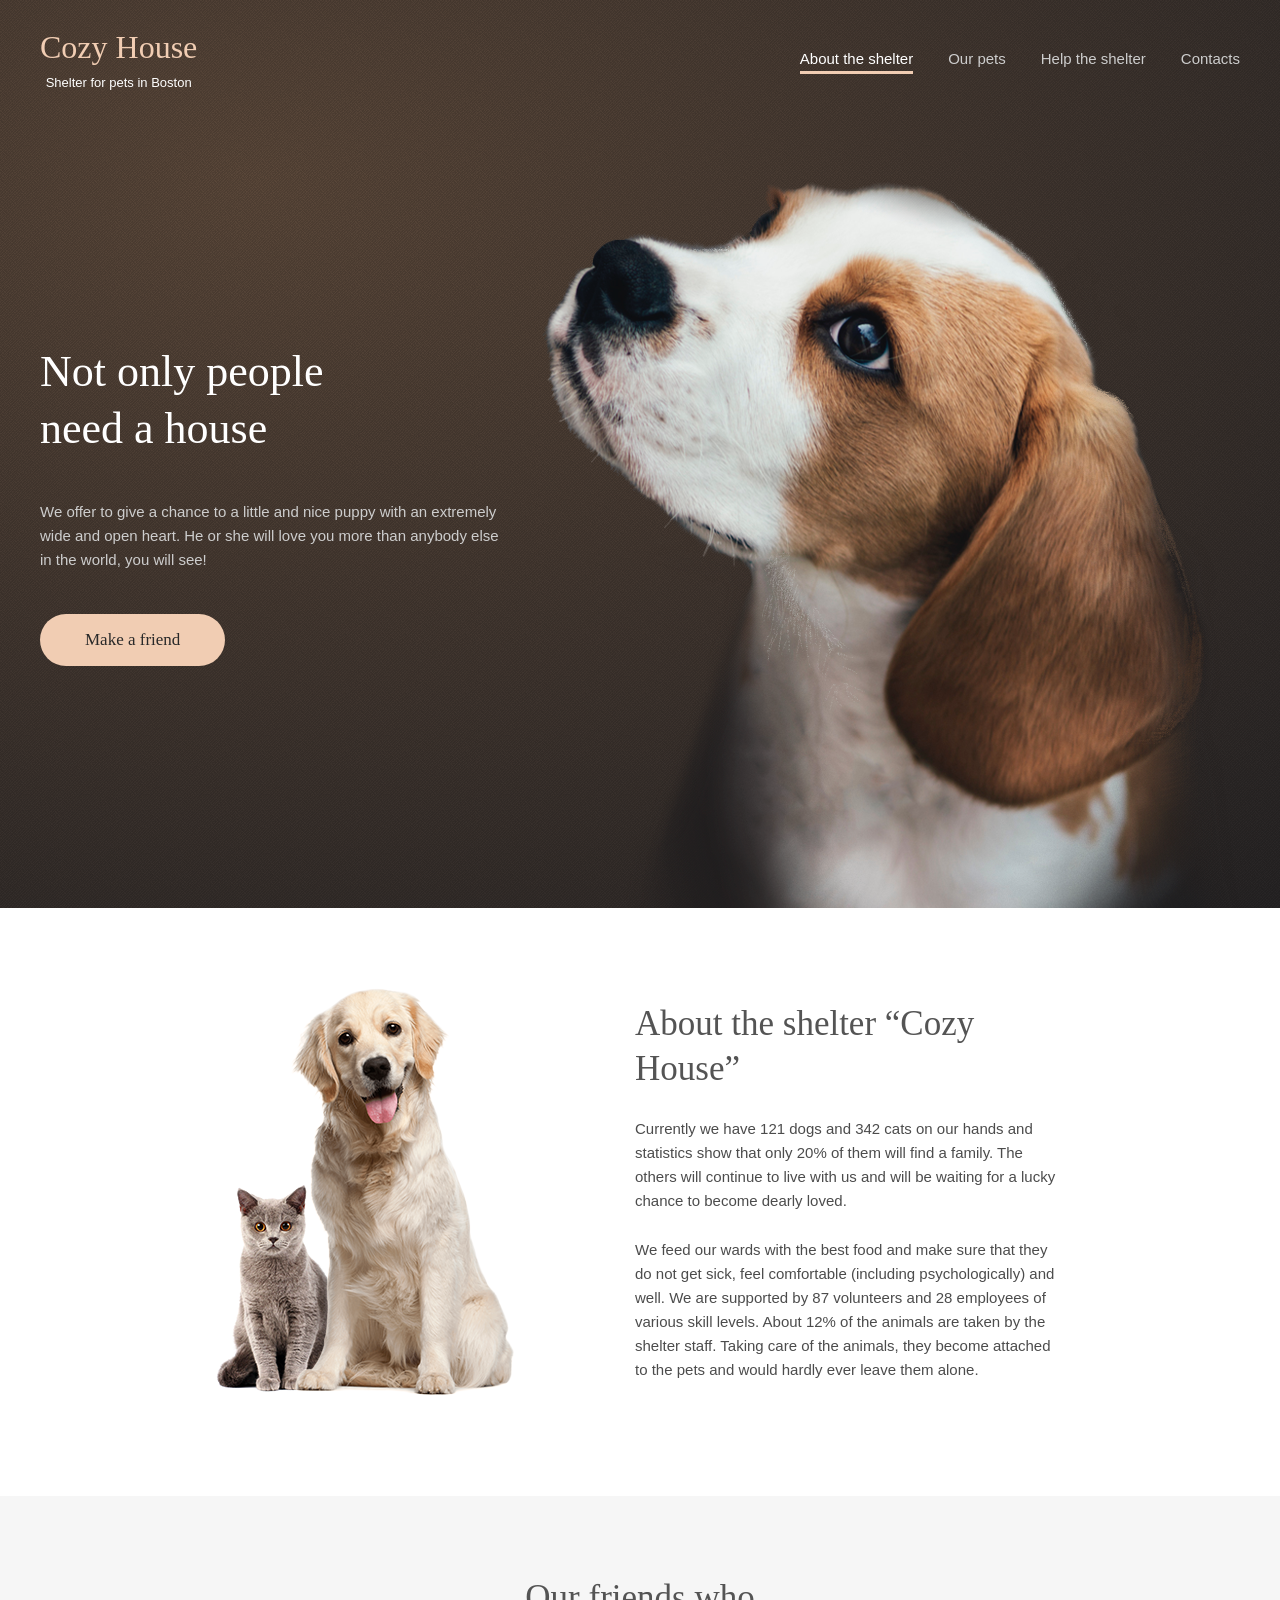
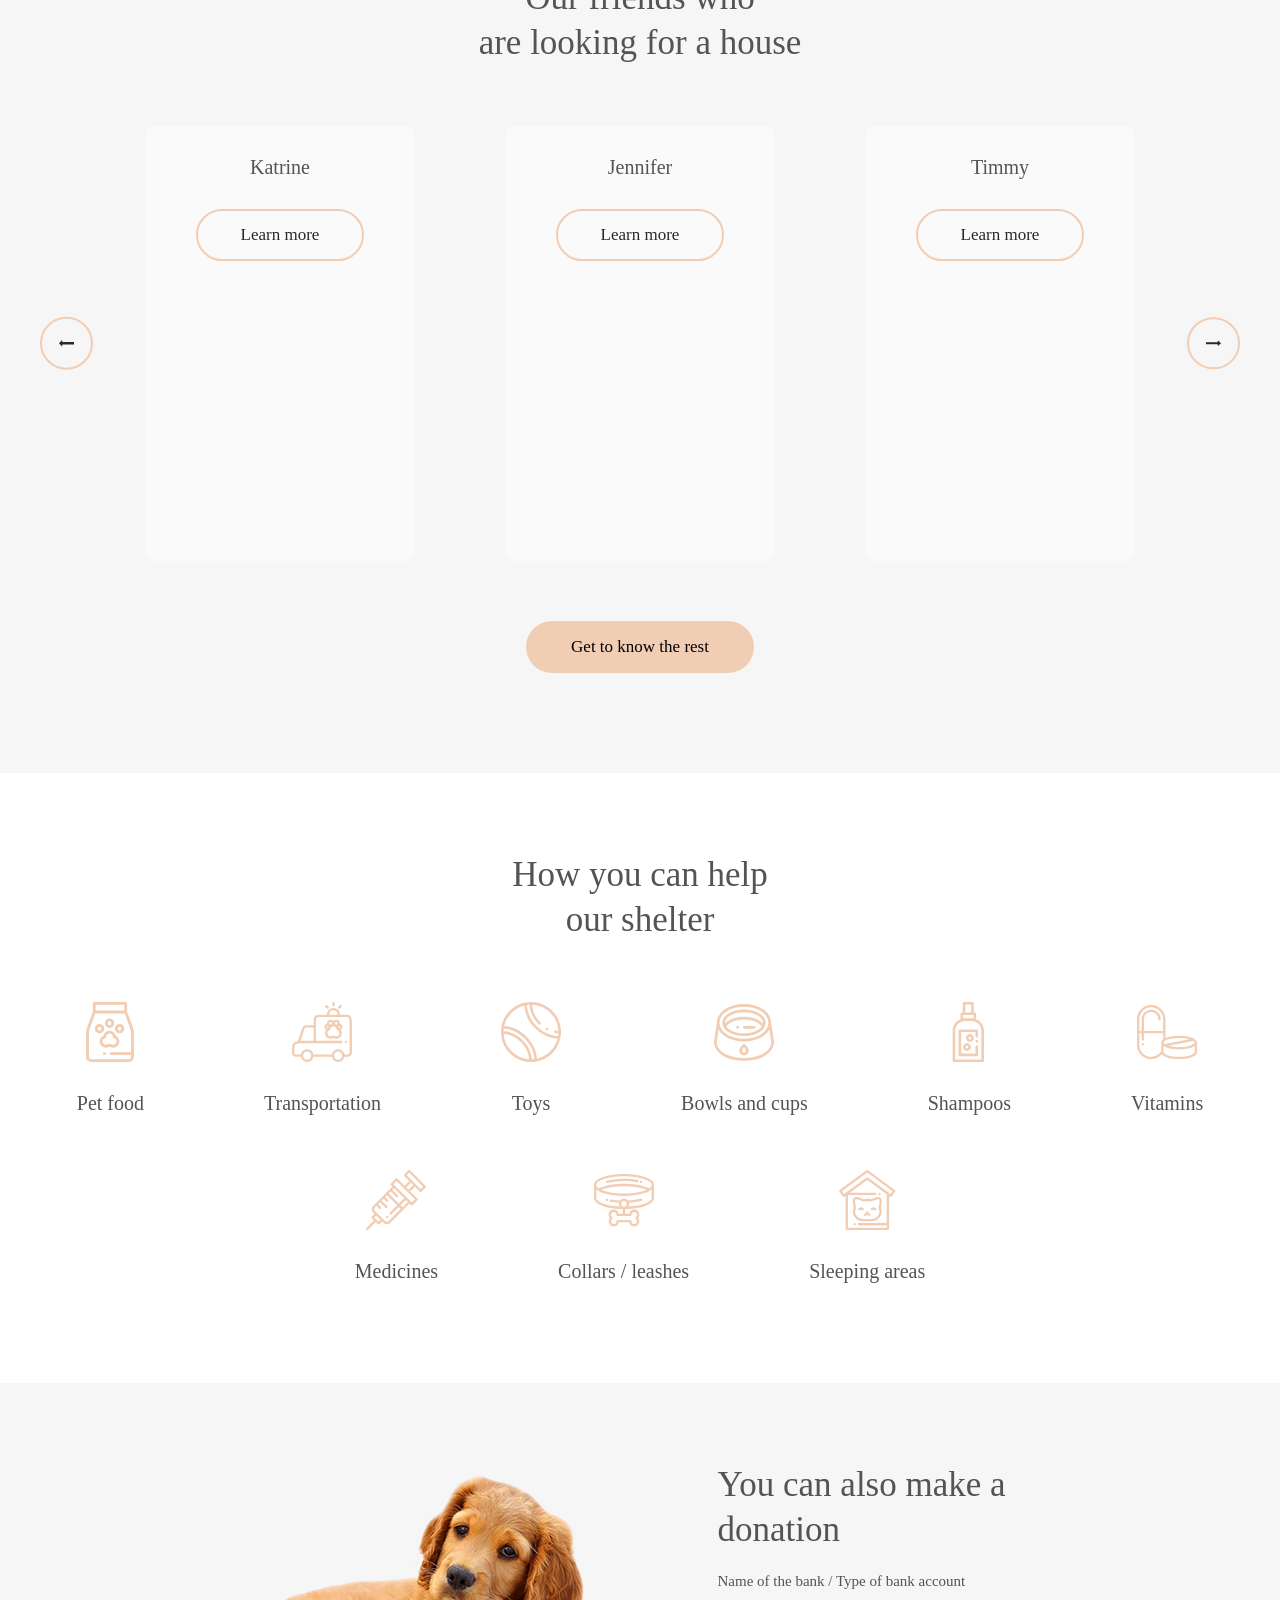
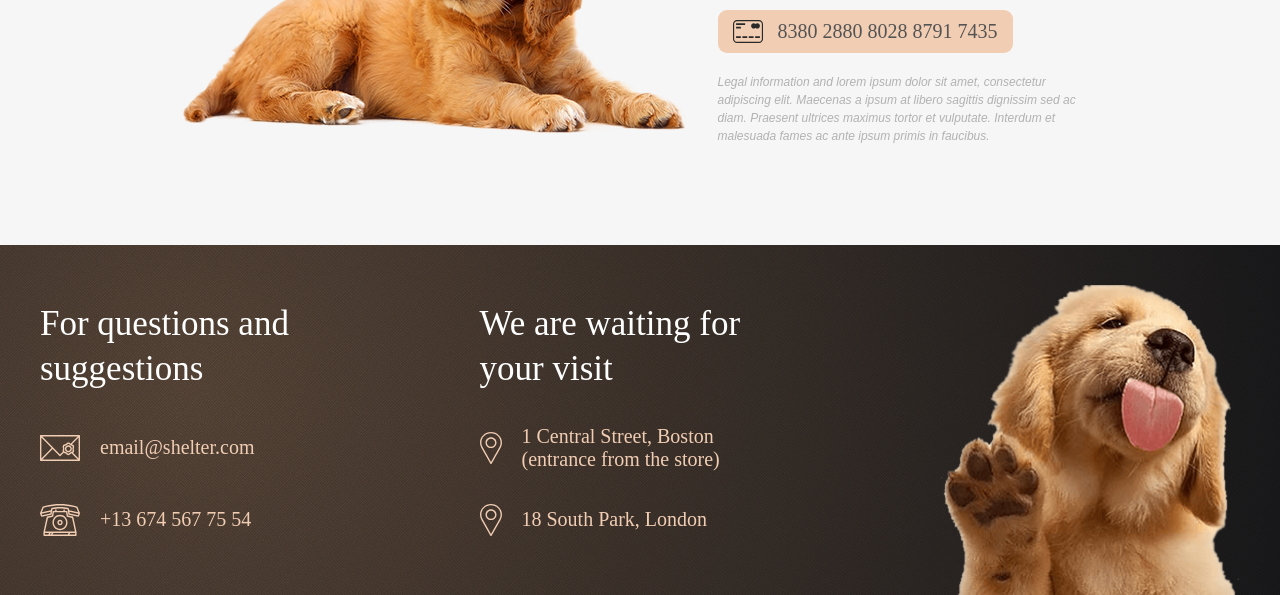
==== commit ba1de7dc: "feat: modal window functionality" ====
--- a/shelter/index.html
+++ b/shelter/index.html
@@ -11,6 +11,7 @@
 
   <body>
     <div class="overlay"></div>
+    <div class="modal-window"></div>
     <div class="start-screen">
       <div class="start-screen-wrapper">
         <header id="#header" class="main-header">
@@ -223,5 +224,6 @@
     </footer>
 
     <script src="script.js"></script>
+    <script src="modal.js"></script>
   </body>
 </html>
--- a/shelter/styles.css
+++ b/shelter/styles.css
@@ -1,5 +1,4 @@
 body.lock-scroll {
-  position: fixed;
   width: 100%;
   overflow: hidden;
 }
@@ -11,14 +10,14 @@
 }
 
 h1 {
-  font-family: Georgia, "Times New Roman", Times, serif;
+  font-family: Georgia, 'Times New Roman', Times, serif;
   font-size: 44px;
   line-height: 130%;
   max-width: 310px;
 }
 
 h2 {
-  font-family: Georgia, "Times New Roman", Times, serif;
+  font-family: Georgia, 'Times New Roman', Times, serif;
   font-size: 35px;
   line-height: 128%;
   letter-spacing: 6%;
@@ -71,7 +70,7 @@
 /* START SCREEN */
 .start-screen {
   background:
-    url("assets/bg/noise_transparent.png"),
+    url('assets/bg/noise_transparent.png'),
     radial-gradient(ellipse 120% 110% at 20% 20%, #5b483a 0%, #262425 100%);
   background-repeat: repeat;
   background-size: auto;
@@ -103,7 +102,7 @@
 
 #logo-text {
   color: var(--color-primary);
-  font-family: Georgia, "Times New Roman", Times, serif;
+  font-family: Georgia, 'Times New Roman', Times, serif;
   line-height: 110%;
   letter-spacing: 6%;
   font-size: 2rem;
@@ -182,7 +181,7 @@
   background-color: var(--color-primary);
   border-radius: 100px;
 
-  font-family: Georgia, "Times New Roman", Times, serif;
+  font-family: Georgia, 'Times New Roman', Times, serif;
   font-size: 17px;
   line-height: 130%;
   letter-spacing: 6%;
@@ -477,7 +476,7 @@
 }
 
 .pet-name {
-  font-family: Georgia, "Times New Roman", Times, serif;
+  font-family: Georgia, 'Times New Roman', Times, serif;
   font-size: 20px;
   letter-spacing: 6%;
   color: var(--color-dark-l);
@@ -489,7 +488,7 @@
   align-items: center;
   padding: 13px 43px;
 
-  font-family: Georgia, "Times New Roman", Times, serif;
+  font-family: Georgia, 'Times New Roman', Times, serif;
 
   font-size: 17px;
   line-height: 130%;
@@ -598,7 +597,7 @@
 
 .item-name {
   color: var(--color-dark-l);
-  font-family: Georgia, "Times New Roman", Times, serif;
+  font-family: Georgia, 'Times New Roman', Times, serif;
   font-size: 20px;
   line-height: 115%;
   letter-spacing: 6%;
@@ -680,7 +679,7 @@
 }
 
 .bank-name {
-  font-family: Georgia, "Times New Roman", Times, serif;
+  font-family: Georgia, 'Times New Roman', Times, serif;
   font-size: 15px;
   line-height: 110%;
   letter-spacing: 6%;
@@ -703,7 +702,7 @@
 }
 
 .card-number {
-  font-family: Georgia, "Times New Roman", Times, serif;
+  font-family: Georgia, 'Times New Roman', Times, serif;
   font-size: 20px;
   line-height: 115%;
   letter-spacing: 6%;
@@ -764,7 +763,7 @@
 /* FOOTER */
 #footer {
   background:
-    url("assets/bg/noise_transparent.png"),
+    url('assets/bg/noise_transparent.png'),
     radial-gradient(circle at 15% 40%, #5b483a 0%, #1a1a1c 100%);
   background-repeat: repeat;
   background-size: auto;
@@ -798,7 +797,7 @@
   color: var(--color-light-xl);
   text-align: left;
 
-  font-family: Georgia, "Times New Roman", Times, serif;
+  font-family: Georgia, 'Times New Roman', Times, serif;
   font-size: 35px;
   line-height: 130%;
   letter-spacing: 6%;
@@ -813,7 +812,7 @@
 .footer-item-text {
   color: var(--color-primary);
 
-  font-family: Georgia, "Times New Roman", Times, serif;
+  font-family: Georgia, 'Times New Roman', Times, serif;
   font-size: 20px;
   line-height: 115%;
   letter-spacing: 6%;
@@ -862,3 +861,177 @@
     gap: 40px;
   }
 }
+
+/* MODAL WINDOW */
+.modal-window {
+  display: none;
+}
+
+.modal-window.active {
+  inset: 0;
+  display: flex;
+  position: fixed;
+  justify-content: center;
+  align-items: center;
+  z-index: 10000;
+}
+
+.modal-window-container {
+  display: flex;
+  flex-direction: column;
+}
+
+.modal-wrapper {
+  width: fit-content;
+  display: flex;
+  gap: 29px;
+  background-color: var(--color-light-s);
+  border-radius: 9px;
+  overflow: hidden;
+}
+
+.modal-pet-pic {
+  width: 500px;
+  height: 500px;
+}
+
+.modal-content {
+  display: flex;
+  flex-direction: column;
+  width: 350px;
+  margin: 50px 20px 0 0;
+}
+
+.name {
+  font-family: Georgia, 'Times New Roman', Times, serif;
+  font-size: 35px;
+  line-height: 130%;
+  letter-spacing: 6%;
+}
+
+.breed-line {
+  margin-top: 10px;
+  font-size: 20px;
+  line-height: 115%;
+  letter-spacing: 6%;
+}
+
+.type,
+.breed {
+  font-family: Georgia, 'Times New Roman', Times, serif;
+}
+
+.description {
+  margin-top: 40px;
+  font-family: Georgia, 'Times New Roman', Times, serif;
+  font-size: 15px;
+  line-height: 110%;
+  letter-spacing: 6%;
+}
+
+.pet-list span {
+  font-family: Georgia, 'Times New Roman', Times, serif;
+  font-size: 15px;
+  line-height: 110%;
+  letter-spacing: 6%;
+}
+
+.pet-list {
+  margin-top: 40px;
+  display: flex;
+  flex-direction: column;
+  gap: 10px;
+}
+
+.line-header {
+  font-weight: 700;
+}
+
+.pet-list li {
+  position: relative;
+  padding-left: 14px;
+}
+
+.pet-list li::before {
+  content: '';
+  position: absolute;
+  left: 0;
+  top: 50%;
+  width: 4px;
+  height: 4px;
+  background-color: var(--color-primary);
+  border-radius: 50%;
+  transform: translateY(-50%);
+}
+
+.btn-modal-close {
+  position: relative;
+  align-self: flex-end;
+  right: -42px;
+  width: fit-content;
+  display: flex;
+  align-items: center;
+  justify-content: center;
+  padding: 18px;
+  border-radius: 100px;
+  border: solid 2px var(--color-primary);
+}
+
+.btn-modal-close:hover {
+  background-color: var(--color-primary);
+}
+
+@media (max-width: 1000px) {
+  .modal-wrapper {
+    gap: 9px;
+  }
+
+  .modal-content {
+    margin: 10px 8px 0 0;
+  }
+
+  .modal-pet-pic {
+    width: 350px;
+    height: 350px;
+  }
+
+  .modal-content {
+    width: 261px;
+  }
+
+  .description {
+    margin-top: 20px;
+    font-size: 13px;
+  }
+
+  .pet-list {
+    margin-top: 20px;
+    gap: 6px;
+  }
+}
+
+@media (max-width: 730px) {
+  .modal-content {
+    margin: 9px;
+    align-items: center;
+  }
+
+  .modal-pet-pic {
+    display: none;
+  }
+
+  .modal-content {
+    width: 241px;
+  }
+
+  .description {
+    margin-top: 20px;
+    font-size: 13px;
+  }
+
+  .pet-list {
+    align-self: flex-start;
+    margin-top: 25px;
+    gap: 5px;
+  }
+}
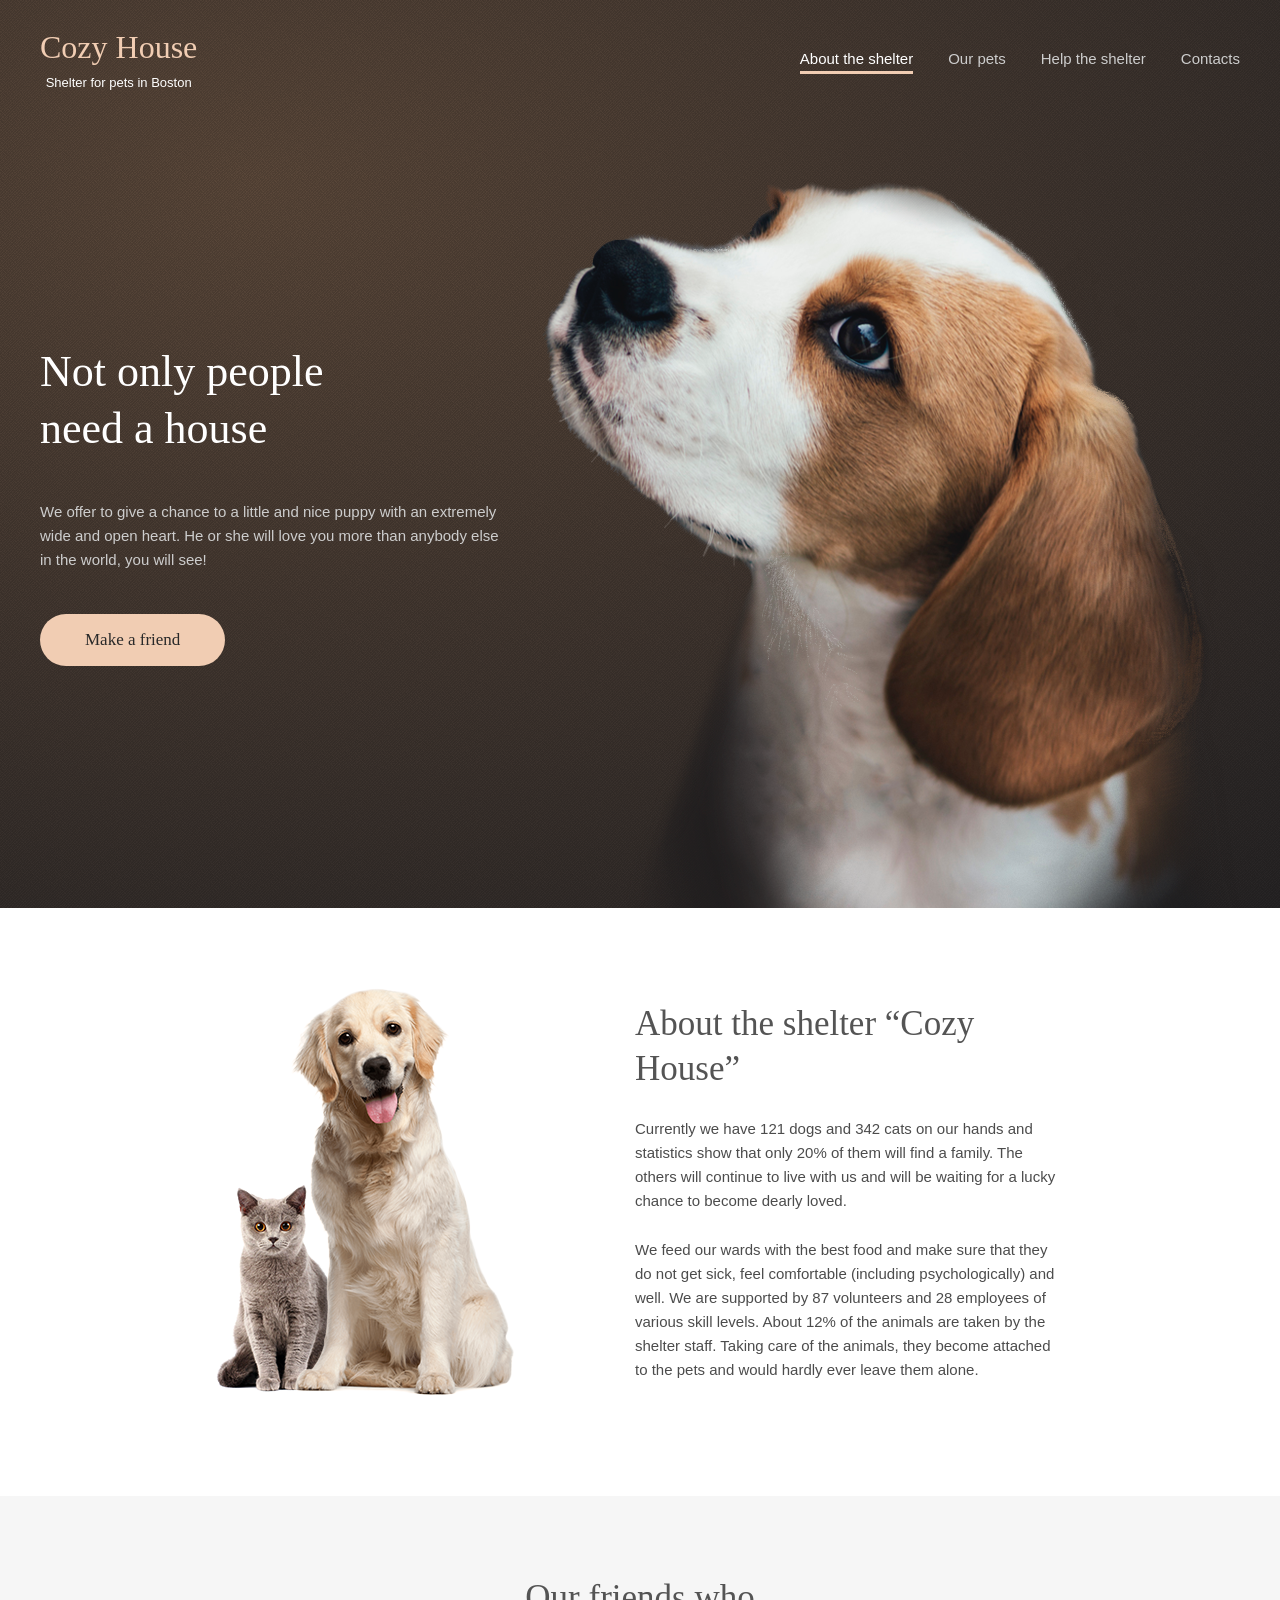
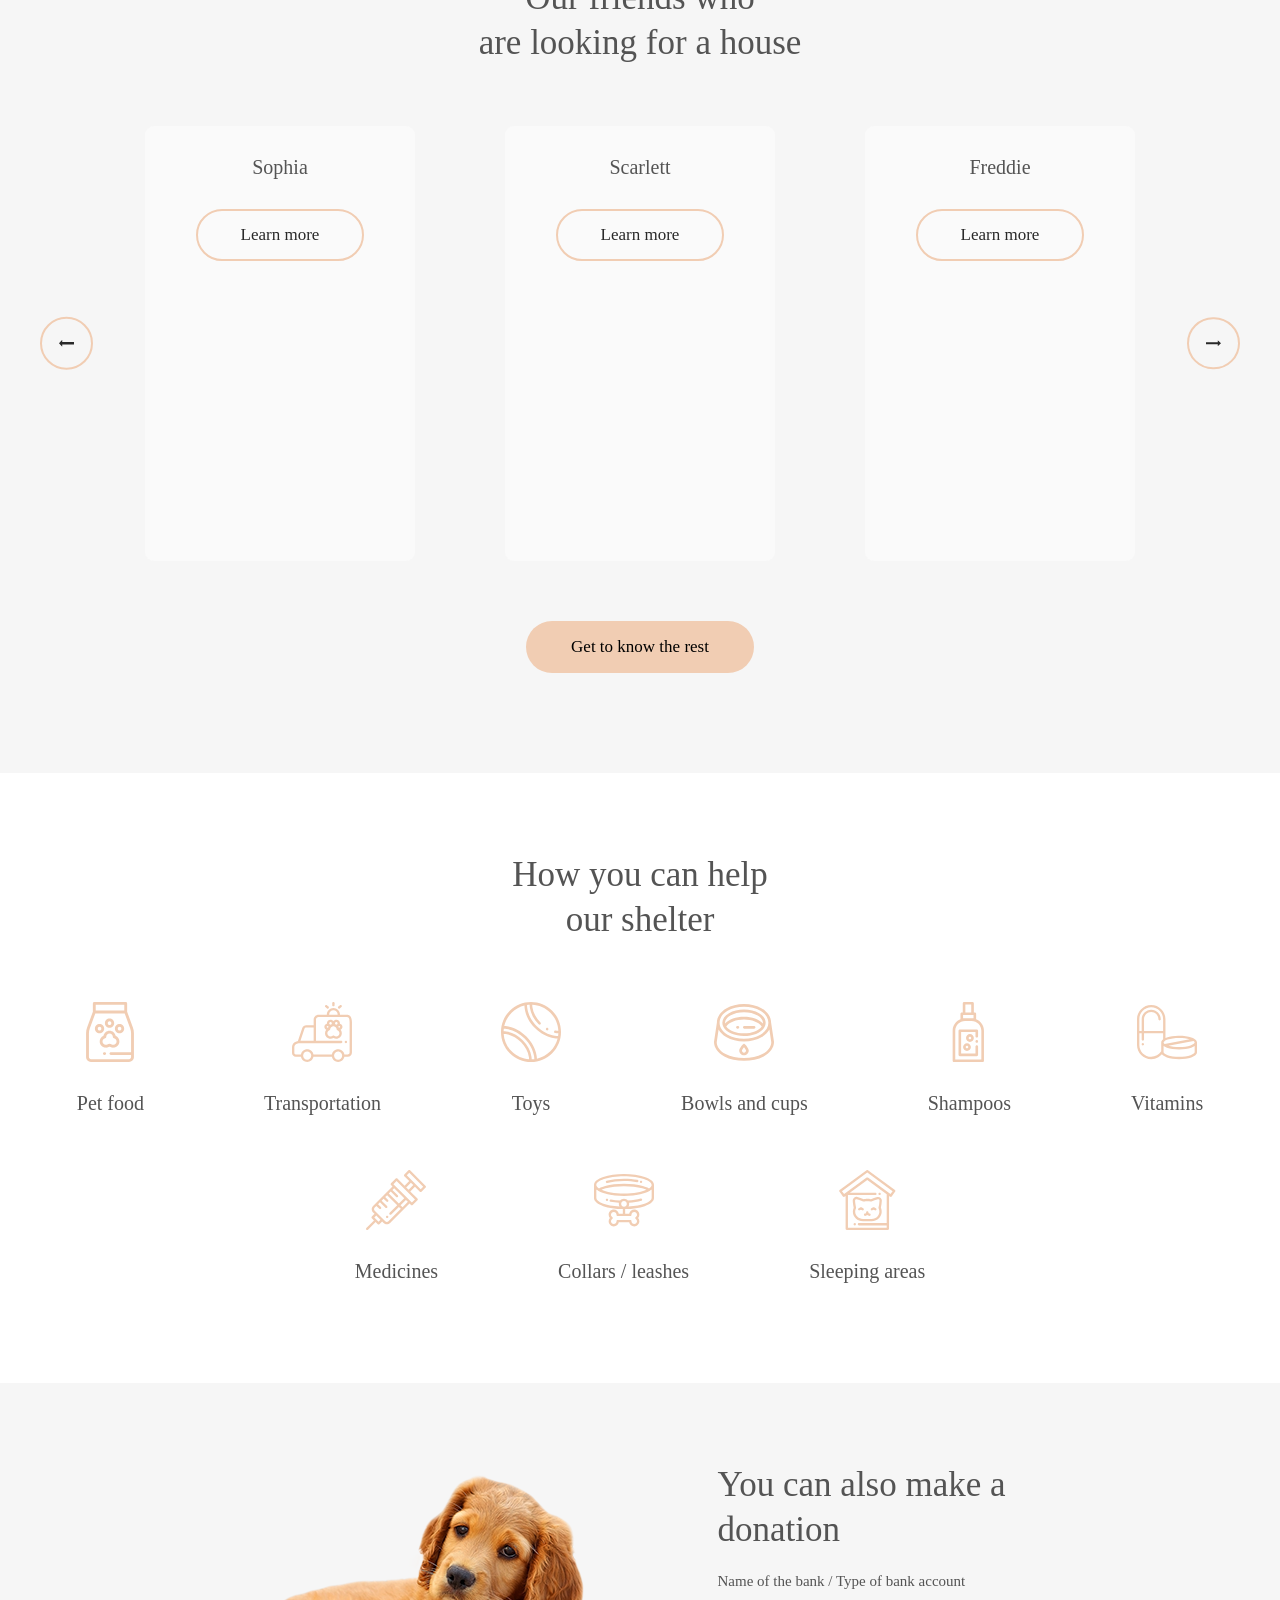
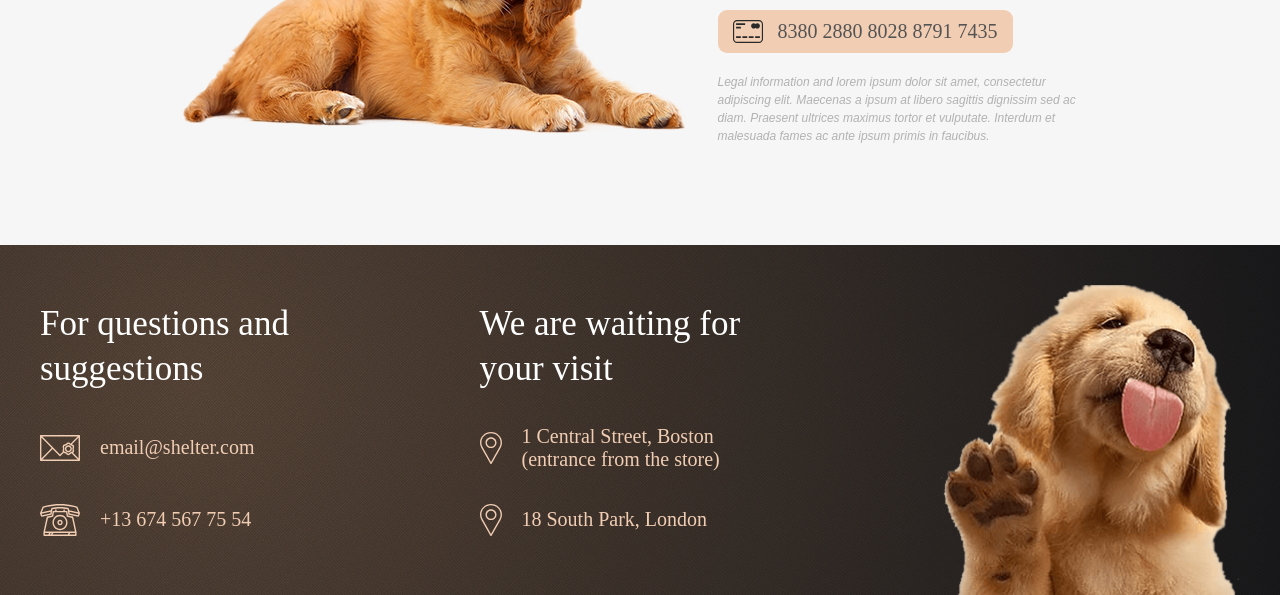
==== commit f78db021: "ref: move menu logic to separate script" ====
--- a/shelter/index.html
+++ b/shelter/index.html
@@ -225,5 +225,6 @@
 
     <script src="script.js"></script>
     <script src="modal.js"></script>
+    <script src="menu.js"></script>
   </body>
 </html>
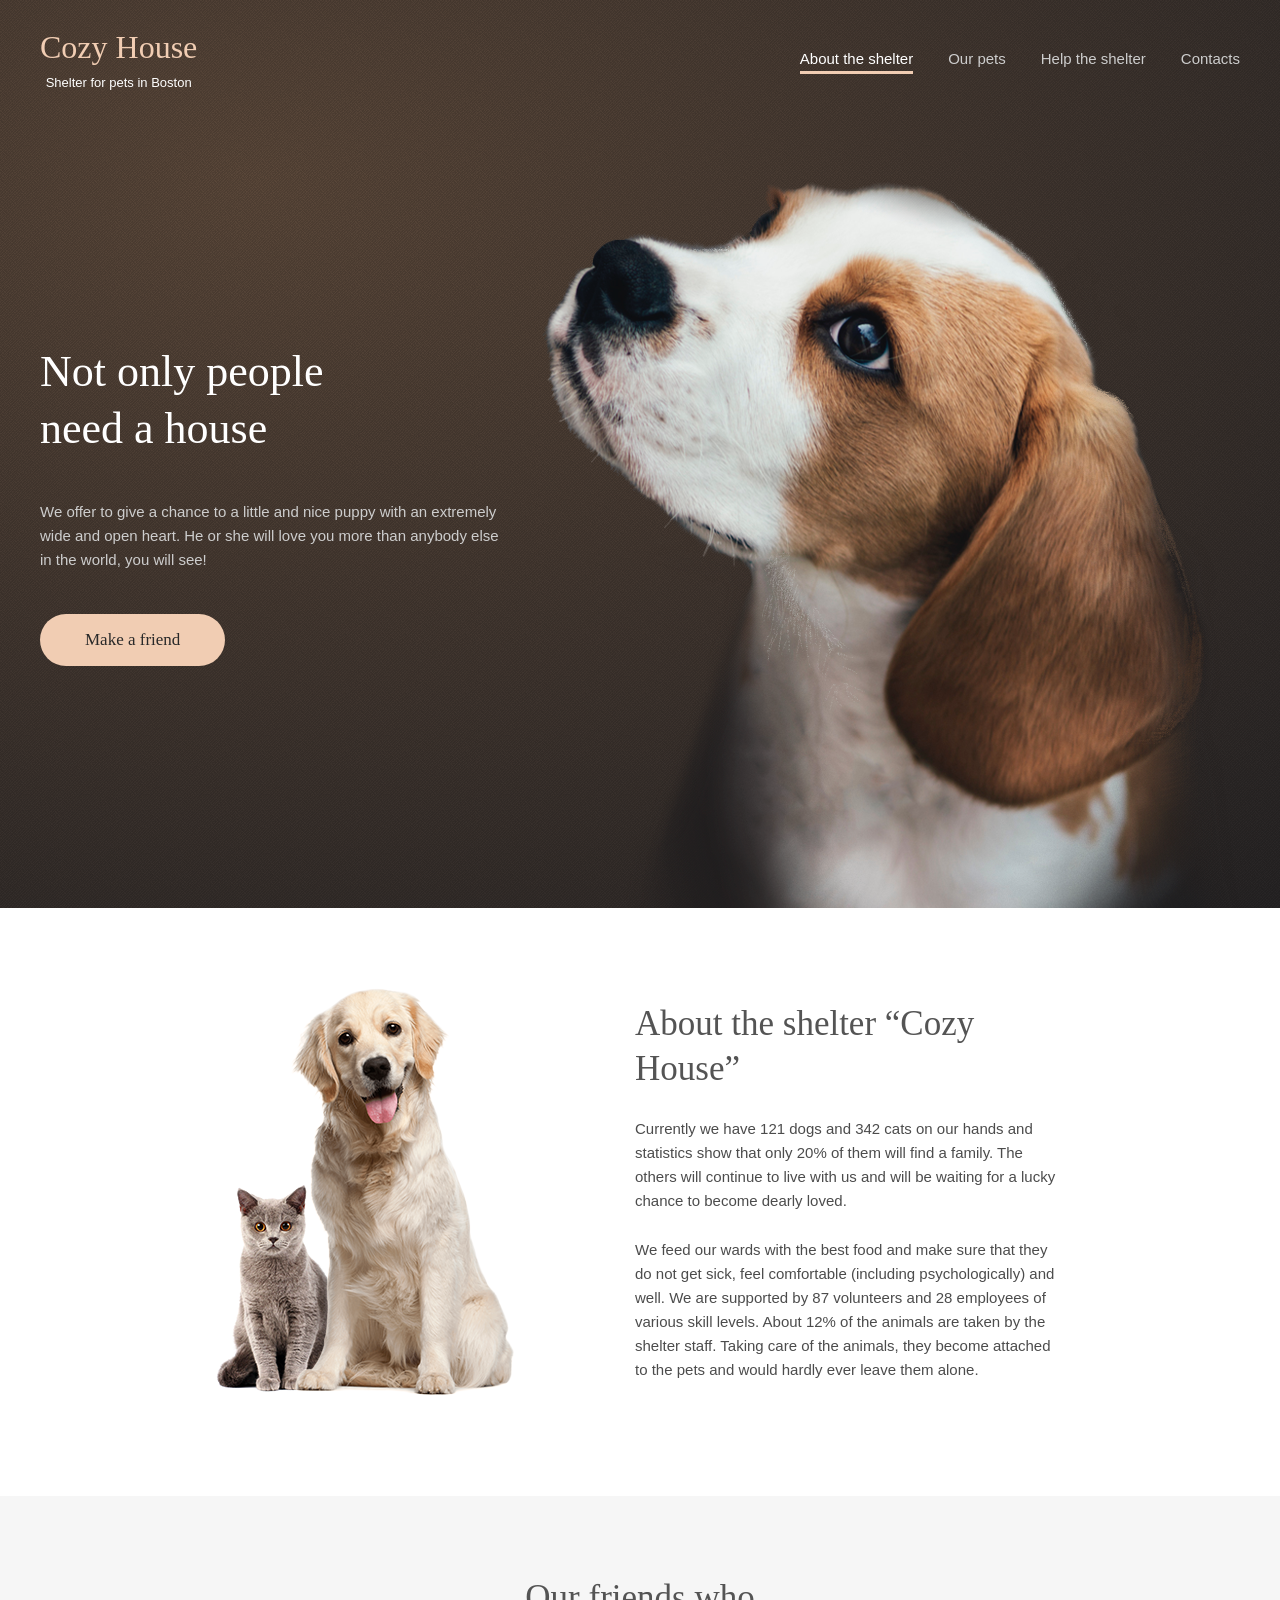
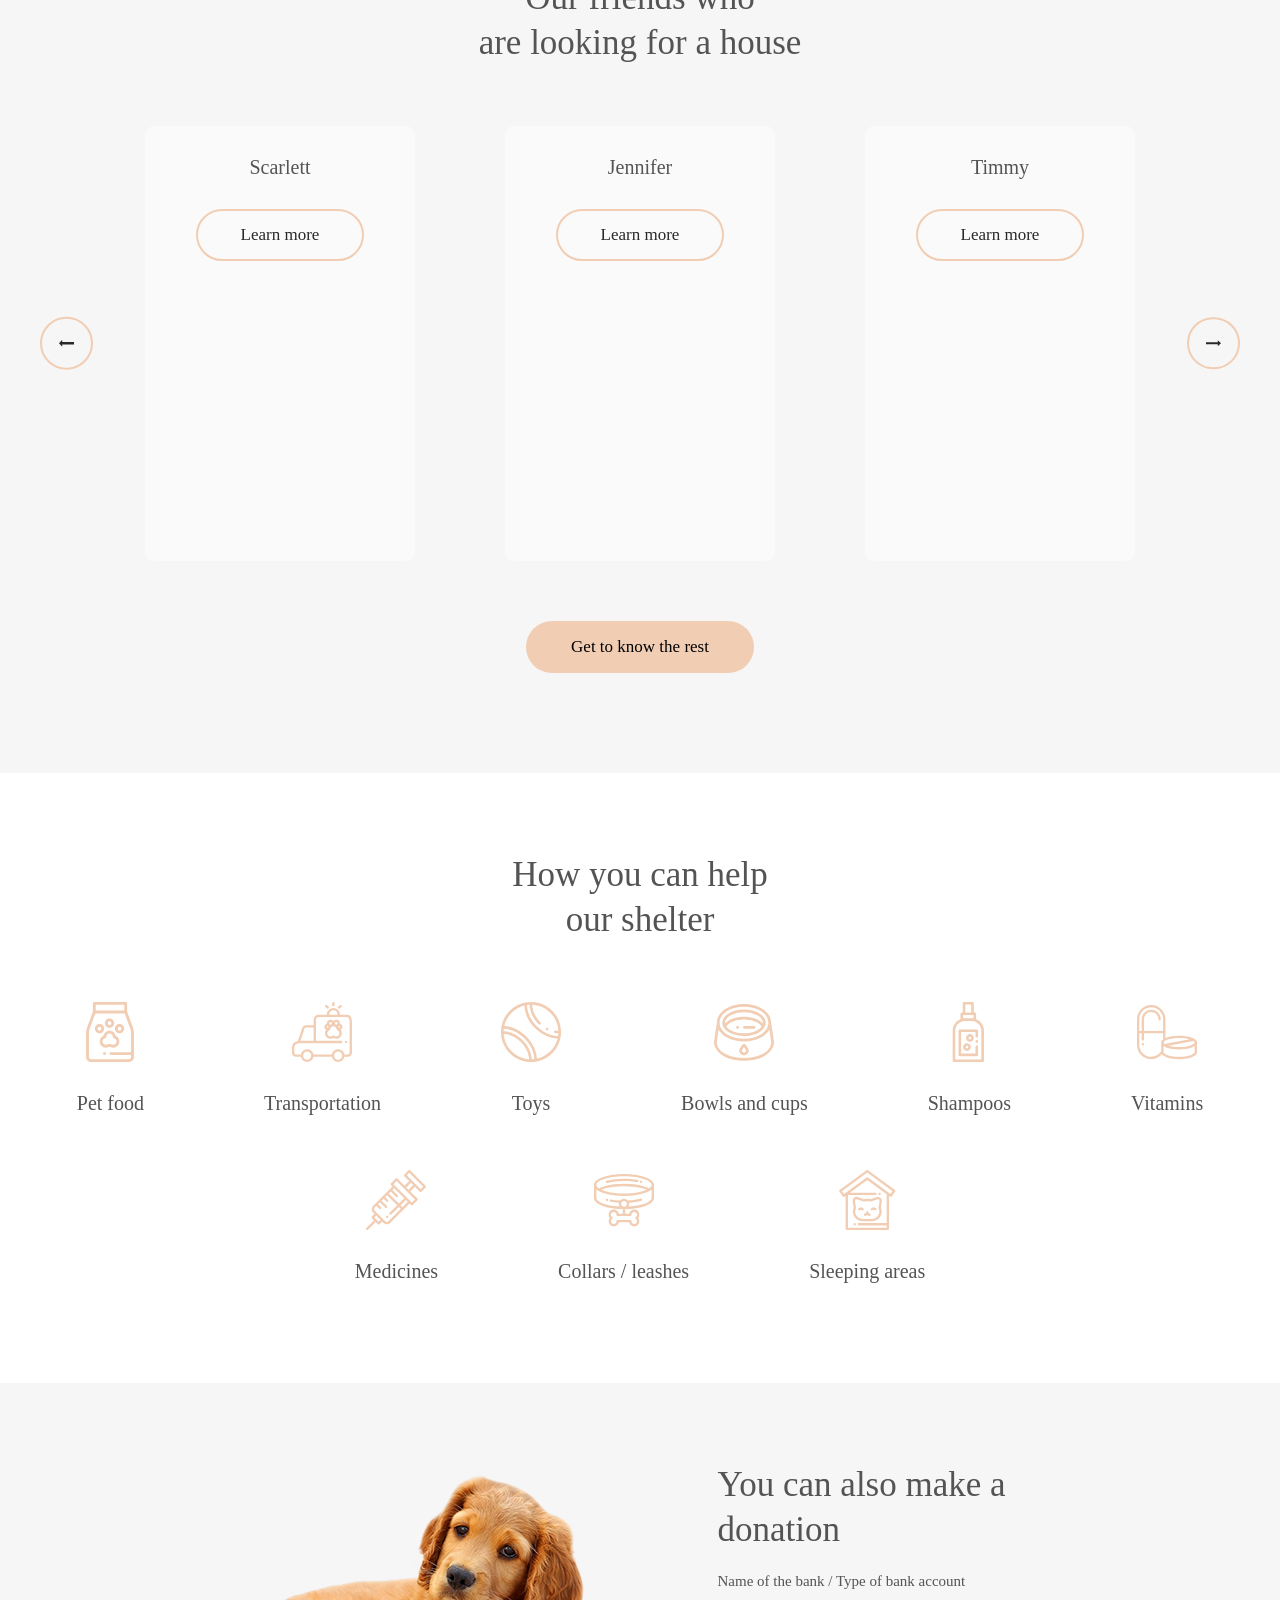
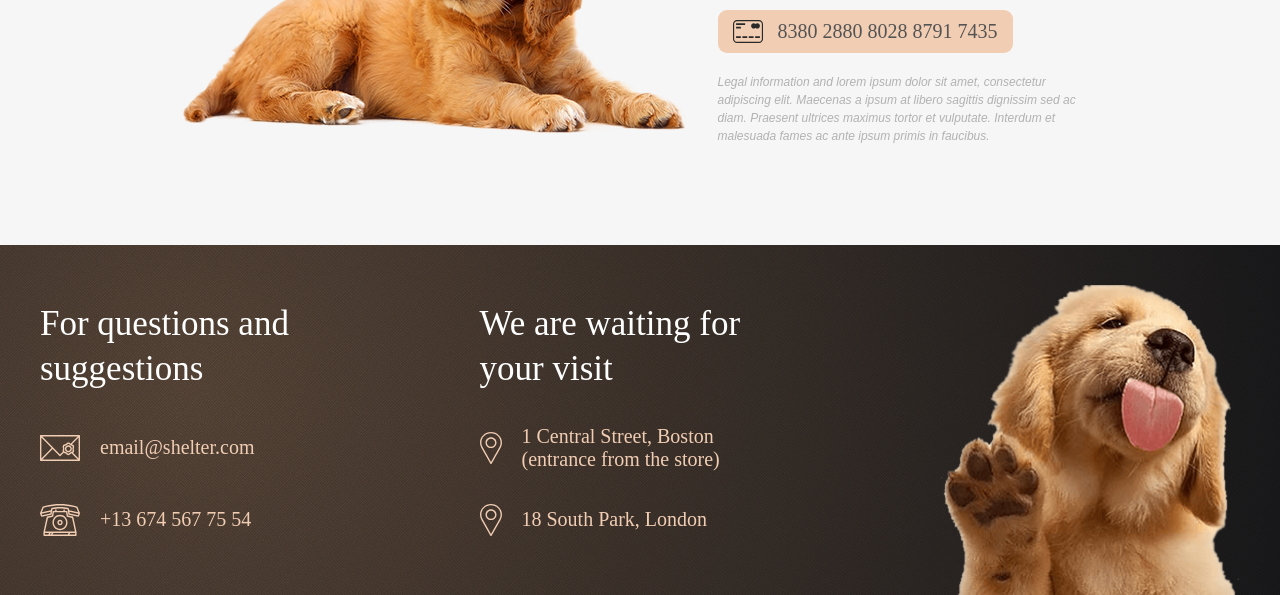
==== commit c051a9a6: "fix: link to pets page" ====
--- a/shelter/index.html
+++ b/shelter/index.html
@@ -109,7 +109,7 @@
               </button>
             </div>
           </div>
-          <a class="btn-main pets-button" href="...">Get to know the rest</a>
+          <a class="btn-main pets-button" href="https://vitny.github.io/ShelterCozyHouse/shelter/pages/pets/pets.html">Get to know the rest</a>
         </div>
       </section>
       <section id="help">
